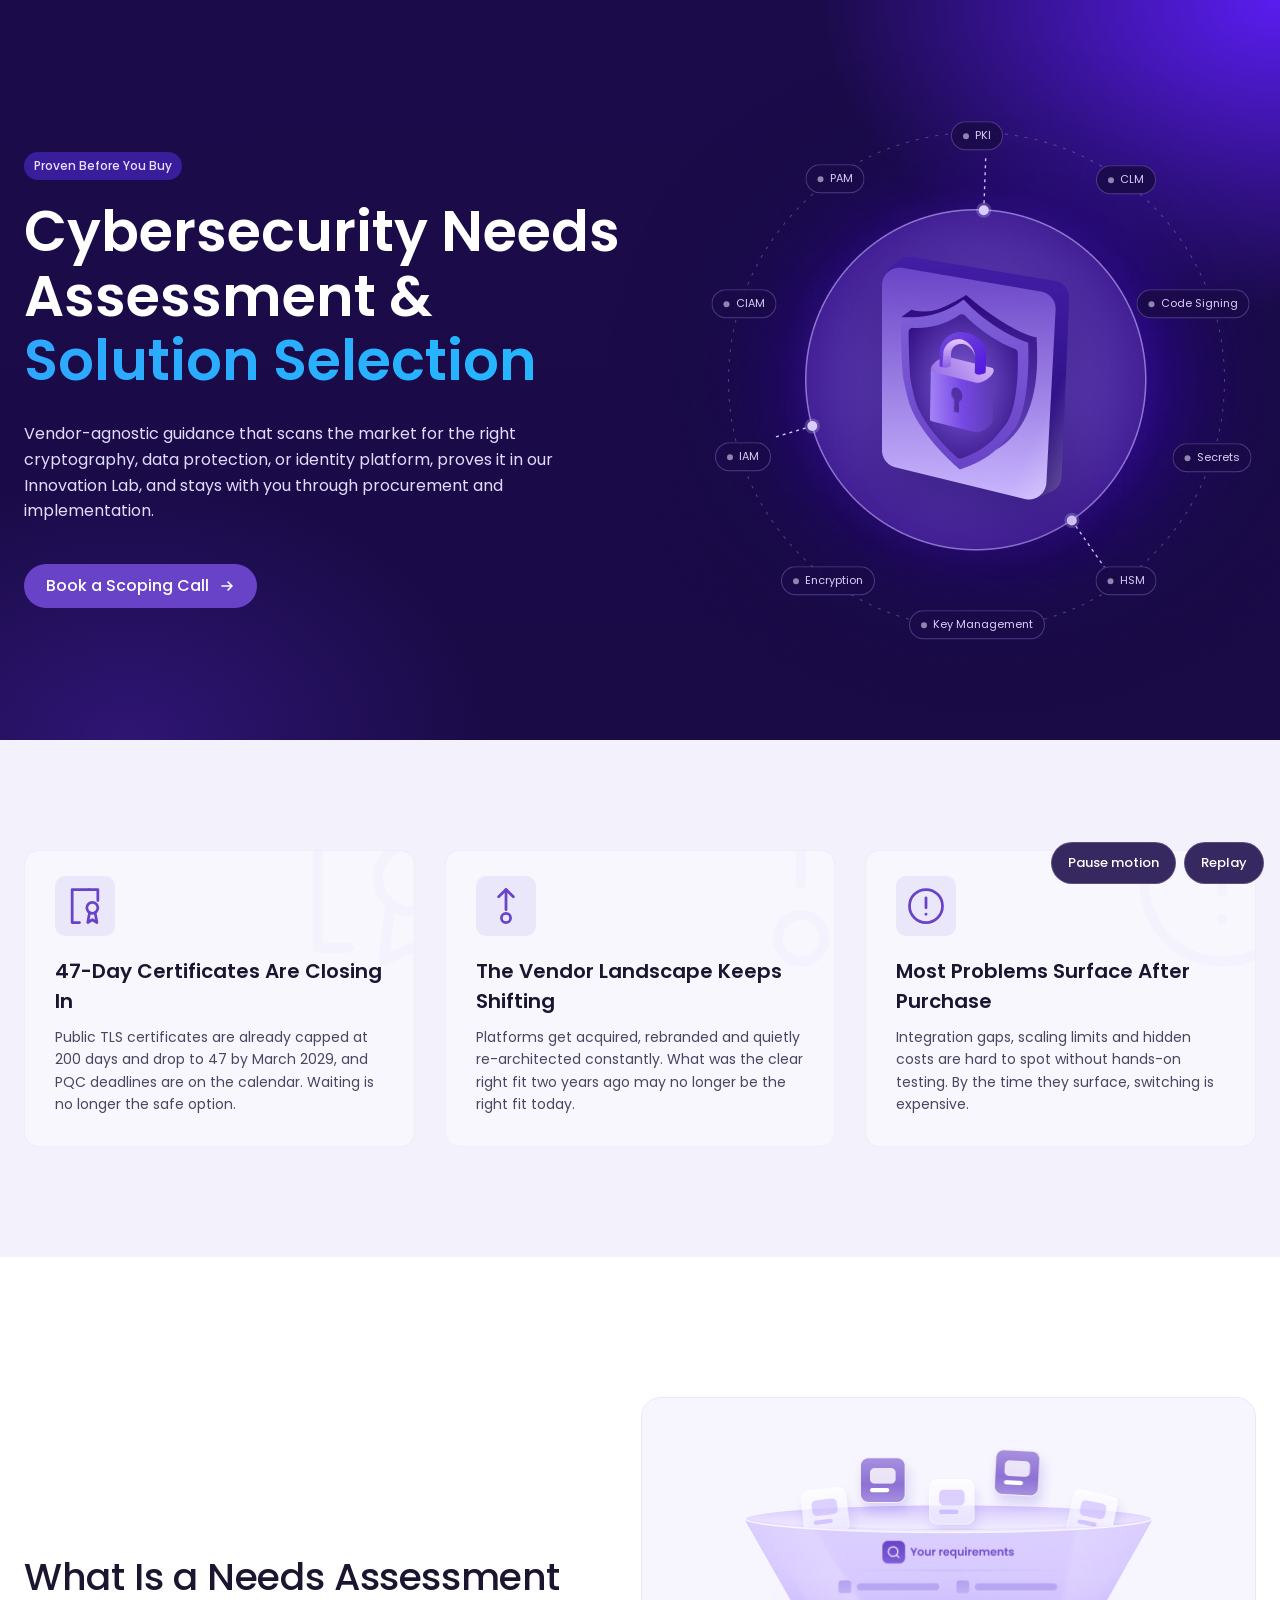
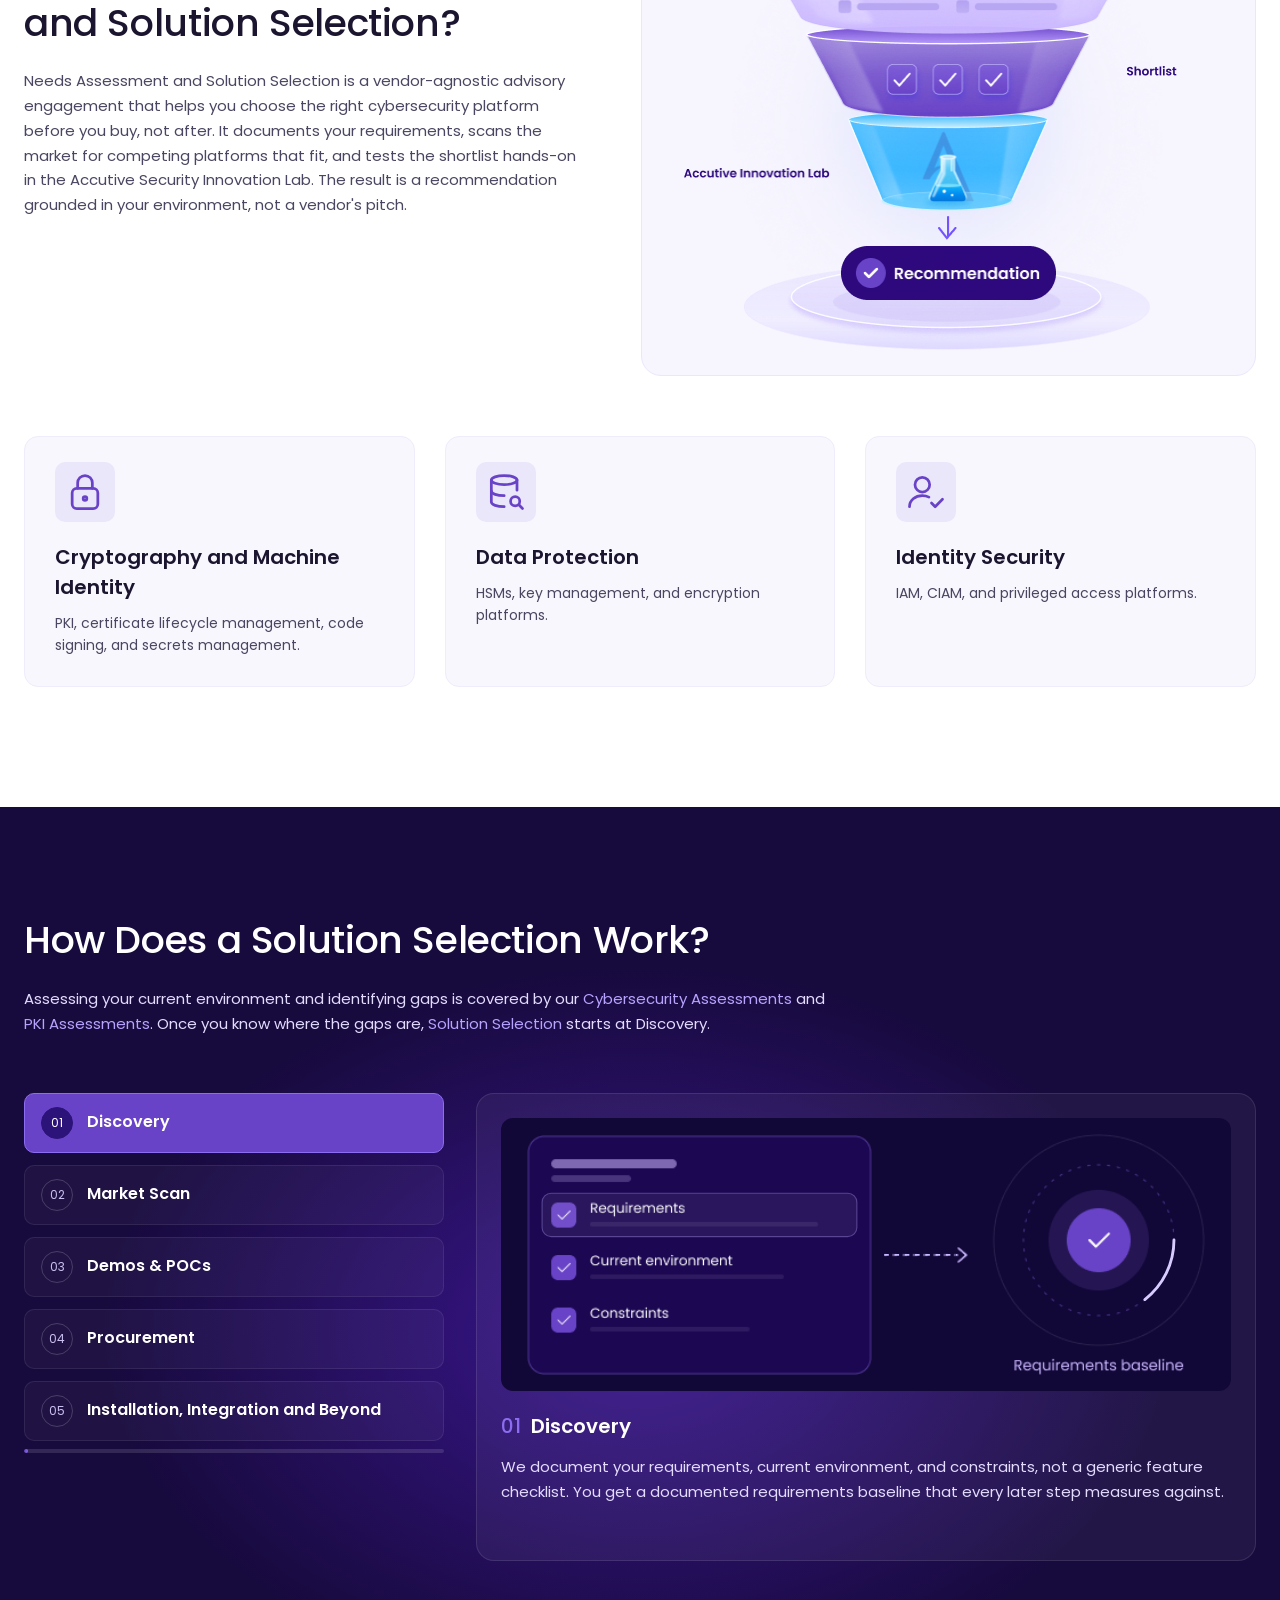
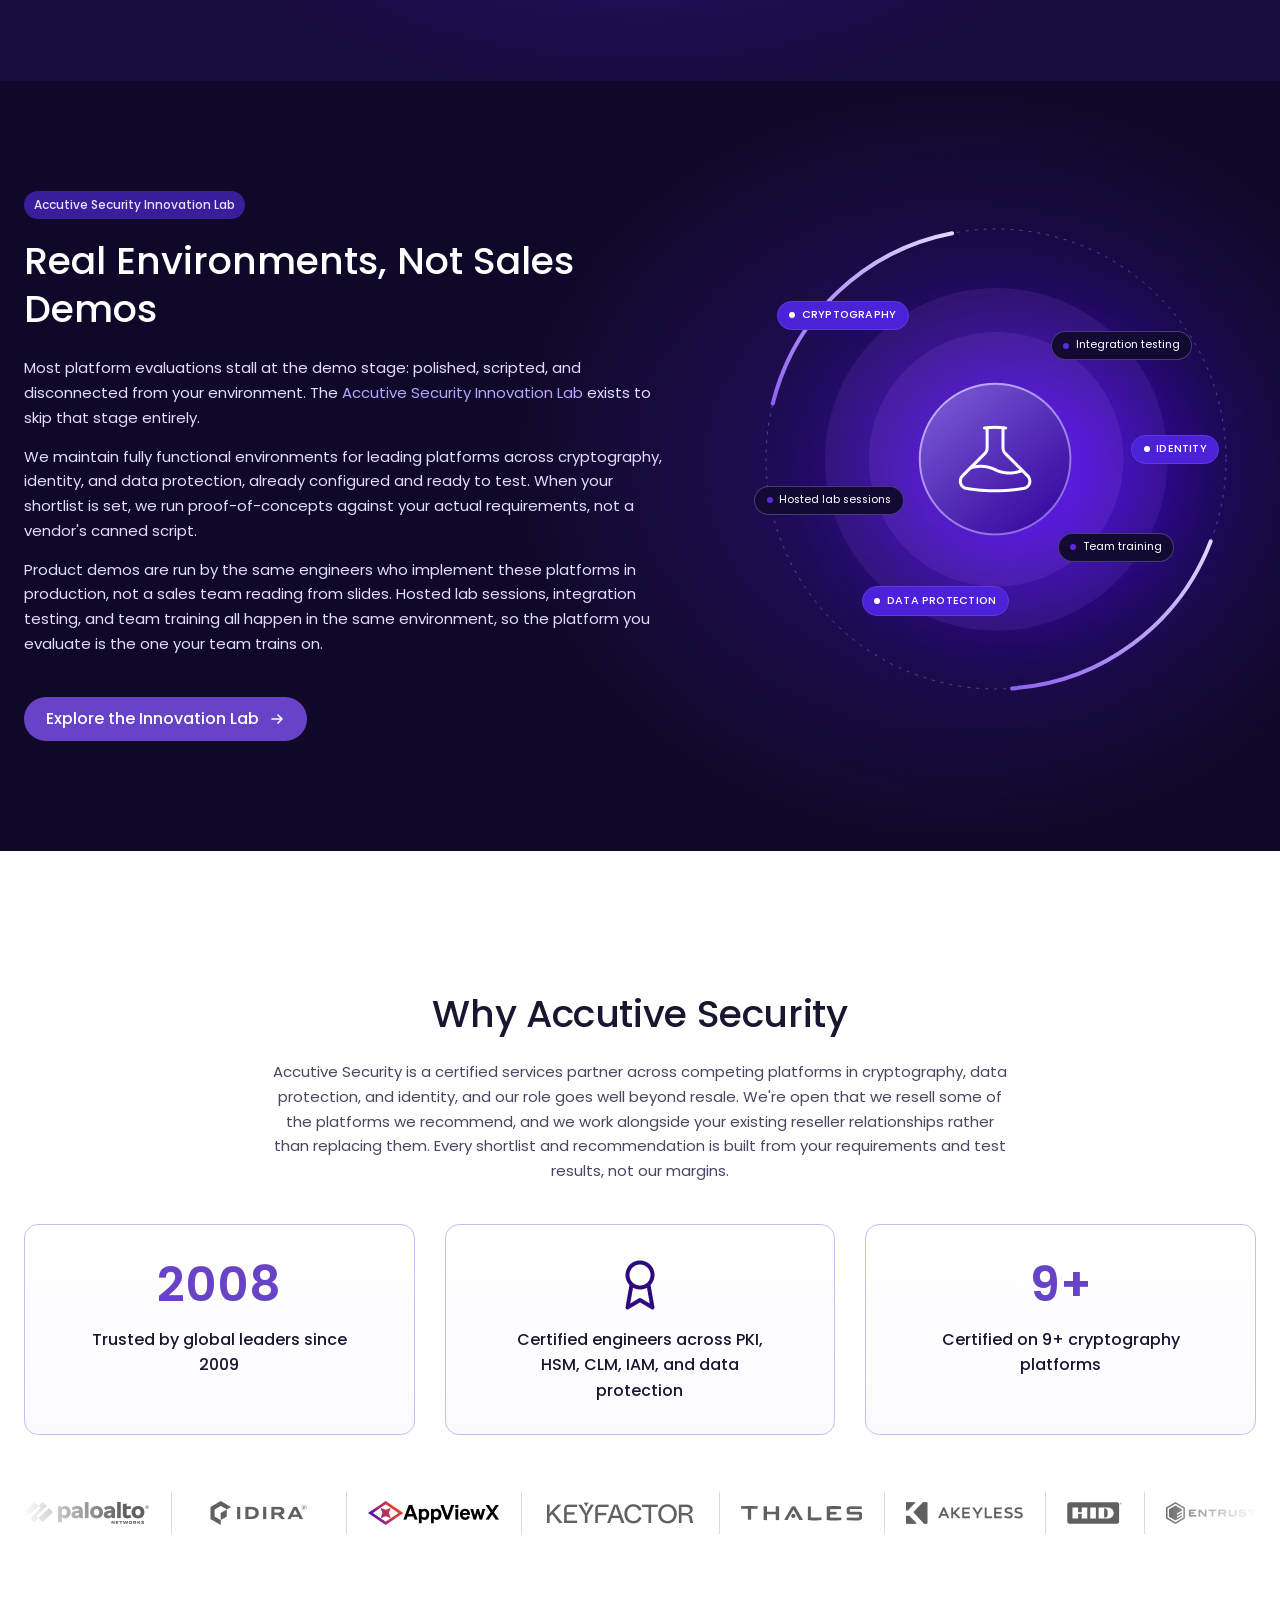
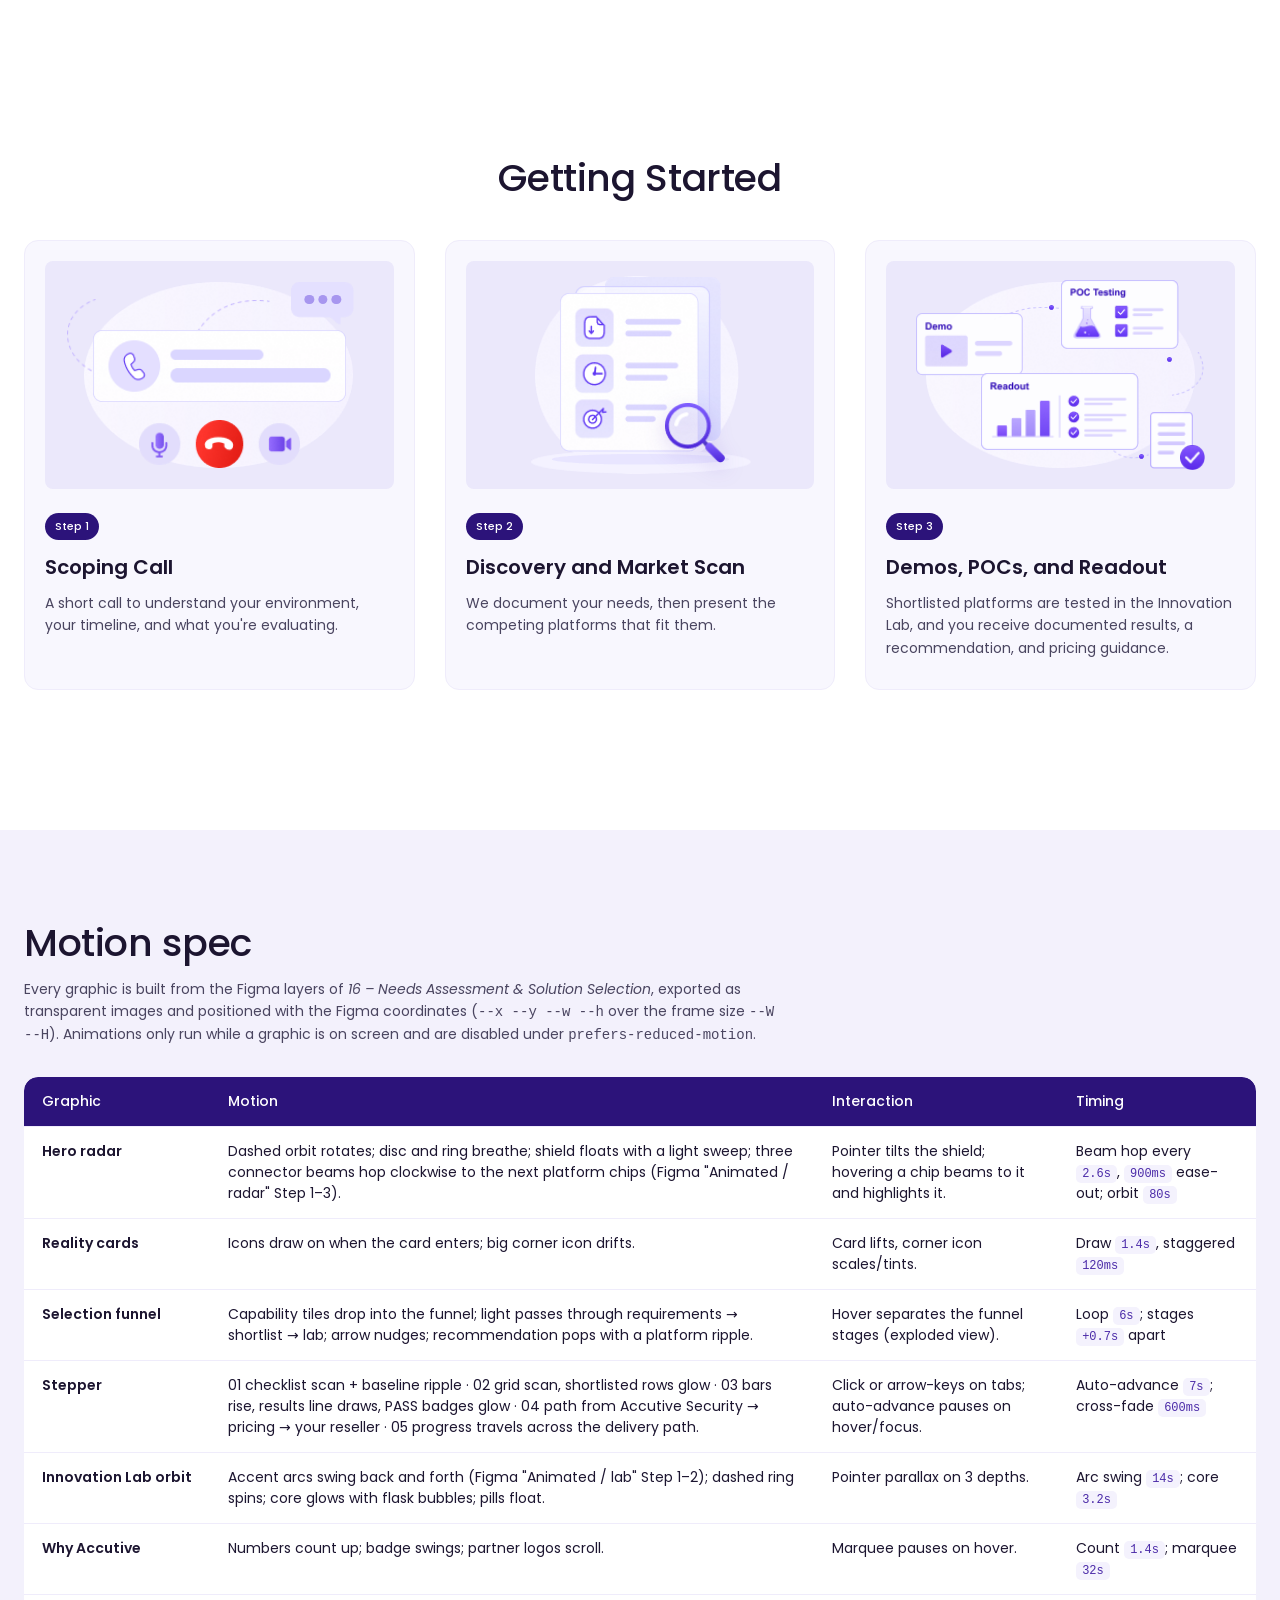
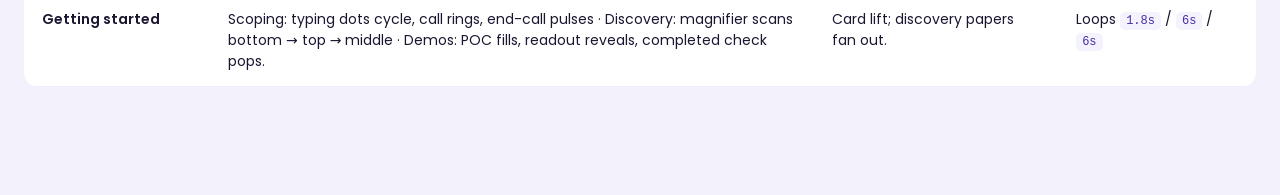
==== accutive-needs-assessment-interactions/index.html @ aa5c1f96 "Add Needs Assessment page with interactive graphics from Figma layers Single self-contained HTML (la" ====
<!doctype html>
<html lang="en">
<head>
<meta charset="utf-8">
<meta name="viewport" content="width=device-width, initial-scale=1">
<title>Needs Assessment Interactions</title>
<meta name="description" content="Accutive Security – Cybersecurity Needs Assessment &amp; Solution Selection page with interactive, animated graphics built from the Figma layers.">
<link rel="preconnect" href="https://fonts.googleapis.com">
<link rel="preconnect" href="https://fonts.gstatic.com" crossorigin>
<link href="https://fonts.googleapis.com/css2?family=Poppins:wght@400;500;600;700&display=swap" rel="stylesheet">
<style>
/* Figma layers exported as transparent PNG/WebP, referenced once as custom properties */
:root{
  --a-4272-457:url([data-uri]);
  --a-4272-599:url([data-uri]);
  --a-4272-752:url([data-uri]);
  --a-4272-861:url([data-uri]);
  --a-4272-952:url([data-uri]);
  --a-4315-1870:url([data-uri]);
  --a-4315-1871:url([data-uri]);
  --a-4315-1872:url([data-uri]);
  --a-4315-1873:url([data-uri]);
  --a-4315-1875:url([data-uri]);
  --a-4315-1876:url([data-uri]);
  --a-4315-1943:url([data-uri]);
  --a-4315-1952:url([data-uri]);
  --a-4315-1964:url([data-uri]);
  --a-4315-1976:url([data-uri]);
  --a-4315-1977:url([data-uri]);
  --a-4315-1993:url([data-uri]);
  --a-4315-2006:url([data-uri]);
  --a-4315-2029:url([data-uri]);
  --a-4315-2046:url([data-uri]);
  --a-4315-2047:url([data-uri]);
  --a-4315-2048:url([data-uri]);
  --a-4315-2053:url([data-uri]);
  --a-4315-2058:url([data-uri]);
  --a-4315-2059:url([data-uri]);
  --a-4315-2060:url([data-uri]);
  --a-4315-2061:url([data-uri]);
  --a-4315-2066:url([data-uri]);
  --a-4315-2067:url([data-uri]);
  --a-4315-2068:url([data-uri]);
  --a-4315-2069:url([data-uri]);
  --a-4315-2109:url([data-uri]);
  --a-4315-2113:url([data-uri]);
  --a-4315-2114:url([data-uri]);
  --a-4315-2115:url([data-uri]);
  --a-4315-2180:url([data-uri]);
  --a-4315-2228:url([data-uri]);
  --a-4315-2519:url([data-uri]);
  --a-4315-2520:url([data-uri]);
  --a-4315-2521:url([data-uri]);
  --a-4315-2522:url([data-uri]);
  --a-4315-2527:url([data-uri]);
  --a-4315-2539:url([data-uri]);
  --a-4315-2553:url([data-uri]);
  --a-4315-2554:url([data-uri]);
  --a-4315-2555:url([data-uri]);
  --a-4315-2556:url([data-uri]);
  --a-4315-2557:url([data-uri]);
  --a-4315-2558:url([data-uri]);
  --a-4315-2587:url([data-uri]);
  --a-4315-2600:url([data-uri]);
  --a-4315-2602:url([data-uri]);
  --a-4315-2603:url([data-uri]);
  --a-4315-2604:url([data-uri]);
  --a-4315-2605:url([data-uri]);
  --a-4315-2610:url([data-uri]);
  --a-4315-2613:url([data-uri]);
  --a-4315-2635:url([data-uri]);
  --a-4315-2642:url([data-uri]);
  --a-4315-2643:url([data-uri]);
  --a-4319-1481:url([data-uri]);
  --a-4319-1511:url([data-uri]);
}
:root{
  --ink:#1c1530; --ink-2:#4a4560; --violet:#6943c7; --violet-2:#8b6cf0; --lav:#f4f2fd; --lav-2:#ebe7fb;
  --line:#e2ddf7; --navy:#160a3d; --navy-2:#1e0f52; --sky:#2ea8ff; --ok:#33d39b;
  --ease:cubic-bezier(.22,.8,.24,1);
}
*{box-sizing:border-box}
html{scroll-behavior:smooth}
body{margin:0;font-family:Poppins,system-ui,-apple-system,Segoe UI,Roboto,sans-serif;color:var(--ink);background:#fff;-webkit-font-smoothing:antialiased;overflow-x:hidden}
h1,h2,h3,p{margin:0}
a{color:inherit}
.wrap{width:min(1232px,100% - 32px);margin-inline:auto}
.eyebrow{display:inline-block;font-size:12px;font-weight:500;padding:5px 10px;border-radius:999px;background:#3a1d9a;color:#e8e1ff}
.btn{display:inline-flex;align-items:center;gap:10px;padding:14px 22px;border-radius:999px;background:var(--violet);color:#fff;font:500 16px/1 Poppins,sans-serif;text-decoration:none;border:0;cursor:pointer;position:relative;overflow:hidden;transition:transform .3s var(--ease),box-shadow .3s}
.btn::after{content:"";position:absolute;inset:0;background:linear-gradient(110deg,transparent 30%,rgba(255,255,255,.35) 50%,transparent 70%);translate:-120% 0;transition:translate .7s var(--ease)}
.btn:hover{transform:translateY(-2px);box-shadow:0 12px 30px -10px rgba(105,67,199,.8)}
.btn:hover::after{translate:120% 0}
.btn svg{transition:transform .3s var(--ease)}
.btn:hover svg{transform:translateX(4px)}

/* ---------- generic layer stage ---------- */
.stage{position:relative;width:100%;container-type:inline-size}
.stage .L{position:absolute;display:block;left:calc(var(--x) / var(--W) * 100%);top:calc(var(--y) / var(--H) * 100%);width:calc(var(--w) / var(--W) * 100%);height:calc(var(--h) / var(--H) * 100%);background-size:100% 100%;background-repeat:no-repeat}
.stage svg.ov{position:absolute;inset:0;width:100%;height:100%;overflow:visible;pointer-events:none}
.paused *, .paused *::before, .paused *::after{animation-play-state:paused!important}

/* ---------- 1 · hero ---------- */
.hero{position:relative;background:radial-gradient(60% 70% at 100% 0%,#5a1df0 0%,rgba(90,29,240,0) 60%),radial-gradient(40% 50% at 10% 100%,rgba(84,40,200,.35),transparent 70%),linear-gradient(180deg,#1b0b4a,#1a0b47);color:#fff;overflow:hidden}
.hero .wrap{display:grid;grid-template-columns:1fr minmax(0,560px);gap:40px;align-items:center;padding:110px 0 90px}
.hero h1{font-size:clamp(34px,4.4vw,56px);line-height:1.15;font-weight:600;margin:20px 0 28px}
.hero h1 span{background:linear-gradient(90deg,#2ea8ff,#25b6ff);-webkit-background-clip:text;background-clip:text;color:transparent}
.hero p{color:#e2dcff;font-size:16px;line-height:1.6;max-width:600px;margin-bottom:40px}
.hero-copy > *{opacity:0;translate:0 18px;animation:rise .9s var(--ease) forwards}
.hero-copy > :nth-child(2){animation-delay:.08s}.hero-copy > :nth-child(3){animation-delay:.16s}.hero-copy > :nth-child(4){animation-delay:.24s}
@keyframes rise{to{opacity:1;translate:0 0}}

#radar{--W:560;--H:540;aspect-ratio:560/540}
#radar .glow{animation:breathe 5s ease-in-out infinite}
#radar .soft{animation:breathe 5s ease-in-out infinite -2.5s}
#radar .orbit{animation:spin 80s linear infinite}
#radar .ring{animation:ringPulse 4s ease-in-out infinite}
#radar .disc{animation:discPulse 4s ease-in-out infinite}
#radar .tilt{position:absolute;inset:0;transition:transform .6s var(--ease);transform-style:preserve-3d}
#radar .shield{animation:float 6s ease-in-out infinite;filter:drop-shadow(0 20px 30px rgba(20,0,80,.45))}
#radar .shine{-webkit-mask:var(--a-4315-1876) center/100% 100% no-repeat;mask:var(--a-4315-1876) center/100% 100% no-repeat;background:linear-gradient(115deg,transparent 35%,rgba(255,255,255,.45) 48%,transparent 60%) 0 0/300% 100% no-repeat;animation:float 6s ease-in-out infinite,shine 6s ease-in-out infinite;mix-blend-mode:screen}
@keyframes spin{to{rotate:360deg}}
@keyframes breathe{0%,100%{opacity:.75;scale:1}50%{opacity:1;scale:1.06}}
@keyframes ringPulse{0%,100%{scale:1;opacity:.9}50%{scale:1.05;opacity:.6}}
@keyframes discPulse{0%,100%{scale:1}50%{scale:1.015}}
@keyframes float{0%,100%{translate:0 0}50%{translate:0 -10px}}
@keyframes shine{0%,55%{background-position:100% 0}85%,100%{background-position:0% 0}}

.chip{position:absolute;left:calc(var(--cx) / 560 * 100%);top:calc(var(--cy) / 540 * 100%);translate:-50% -50%;display:flex;align-items:center;gap:.55em;white-space:nowrap;font-size:max(1.96cqw,8px);line-height:1;padding:.75em 1em;border-radius:999px;color:#d8d0f5;background:rgba(27,11,74,.9);border:1px solid rgba(169,148,237,.35);cursor:pointer;transition:background .5s var(--ease),border-color .5s,color .5s,box-shadow .5s,scale .35s var(--ease);user-select:none}
.chip i{width:.55em;height:.55em;border-radius:50%;background:#8f86ad;transition:background .5s,box-shadow .5s}
.chip.on{background:#6943c7;border-color:#8c6cf0;color:#fff;box-shadow:0 0 0 4px rgba(105,67,199,.18),0 6px 20px -6px rgba(105,67,199,.9)}
.chip.on i{background:#33e3a6;box-shadow:0 0 0 3px rgba(51,227,166,.2)}
.chip:hover,.chip:focus-visible{scale:1.08;outline:none}
.chip{opacity:0;animation:chipIn .6s var(--ease) forwards;animation-delay:calc(.4s + var(--i) * .07s)}
@keyframes chipIn{from{opacity:0;scale:.6}to{opacity:1;scale:1}}
#radar .beam{stroke:#cbbdff;stroke-width:1.4;stroke-dasharray:3 4;fill:none;animation:dash 1.2s linear infinite}
#radar .beam-dot{fill:#d9cdff}
#radar .beam-halo{fill:rgba(217,205,255,.25)}
@keyframes dash{to{stroke-dashoffset:-14}}

/* ---------- 2 · three realities ---------- */
.real{background:#f3f1fc;padding:110px 0}
.grid3{display:grid;grid-template-columns:repeat(3,1fr);gap:30px}
.rcard{position:relative;overflow:hidden;background:#f8f7fe;border:1px solid #efecfb;border-radius:14px;padding:25px 30px 30px;transition:transform .5s var(--ease),box-shadow .5s,background .5s}
.rcard:hover{transform:translateY(-6px);box-shadow:0 24px 50px -28px rgba(70,40,160,.45);background:#fff}
.rcard .big{position:absolute;right:0;top:0;width:126px;height:126px;background-size:100% 100%;opacity:.85;transform-origin:100% 0;transition:transform .8s var(--ease),filter .8s;animation:bob 7s ease-in-out infinite;filter:brightness(.97)}
.rcard:nth-child(2) .big{animation-delay:-2.3s}.rcard:nth-child(3) .big{animation-delay:-4.6s}
.rcard:hover .big{transform:scale(1.18) rotate(-6deg);filter:brightness(.9) saturate(2) hue-rotate(10deg)}
@keyframes bob{0%,100%{translate:0 0}50%{translate:-4px 6px}}
.ico{width:60px;height:60px;border-radius:10px;background:var(--lav-2);display:grid;place-items:center;margin-bottom:20px;transition:transform .5s var(--ease),background .5s}
.ico svg{width:44px;height:44px;fill:none;stroke:var(--violet);stroke-width:1.5;stroke-linecap:round;stroke-linejoin:round}
.ico svg *{stroke-dasharray:var(--len,120);stroke-dashoffset:var(--len,120)}
.in .ico svg *{animation:draw 1.4s var(--ease) forwards;animation-delay:calc(.15s + var(--d,0) * .12s)}
@keyframes draw{to{stroke-dashoffset:0}}
.rcard:hover .ico,.ccard:hover .ico{transform:rotate(-6deg) scale(1.06);background:#e0d8fb}
.rcard h3,.ccard h3{font-size:20px;line-height:1.5;font-weight:600;margin-bottom:10px}
.rcard p,.ccard p{font-size:14px;line-height:1.6;color:var(--ink-2)}
.reveal{opacity:0;translate:0 30px;transition:opacity .9s var(--ease),translate .9s var(--ease)}
.reveal.in{opacity:1;translate:0 0}
.grid3 > .reveal:nth-child(2){transition-delay:.1s}.grid3 > .reveal:nth-child(3){transition-delay:.2s}

/* ---------- 3 · what is it (funnel) ---------- */
.what{padding:140px 0 120px}
.what .top{display:grid;grid-template-columns:minmax(0,557px) minmax(0,615px);justify-content:space-between;gap:40px;align-items:center;margin-bottom:60px}
.what h2,.sec-h{font-size:clamp(28px,3vw,38px);line-height:1.2;font-weight:500;letter-spacing:-.01em;margin-bottom:24px}
.what .top p{font-size:15px;line-height:1.65;color:var(--ink-2)}
.fcard{background:#f7f5fe;border:1px solid #ebe7fb;border-radius:20px;overflow:hidden}
#funnel{--W:615;--H:579;aspect-ratio:615/579;cursor:pointer}
#funnel .L{transition:translate .7s var(--ease)}
#funnel:hover .req{translate:0 -10px}
#funnel:hover .val{translate:0 -2px}
#funnel:hover .lab{translate:0 8px}
#funnel:hover .mouth{translate:0 -14px}
#funnel .glow{animation:breathe 6s ease-in-out infinite}
#funnel .t1{animation:drop1 6s var(--ease) infinite}
#funnel .t2{animation:drop1 6s var(--ease) infinite 3s}
@keyframes drop1{0%,8%{translate:0 0;opacity:1;scale:1}26%{translate:0 70%;opacity:0;scale:.6}27%{translate:0 -90%;opacity:0;scale:1}45%,100%{translate:0 0;opacity:1;scale:1}}
#funnel .mouth{animation:mouth 3s ease-in-out infinite}
@keyframes mouth{0%,100%{background-position:0 0}50%{background-position:0 -2px}}
#funnel .sweep{background:linear-gradient(180deg,transparent 35%,rgba(255,255,255,.75) 50%,transparent 65%) 0 0/100% 300% no-repeat;-webkit-mask-size:100% 100%;mask-size:100% 100%;-webkit-mask-repeat:no-repeat;mask-repeat:no-repeat;animation:sweep 6s linear infinite;mix-blend-mode:soft-light;pointer-events:none}
#funnel .sweep.s-req{-webkit-mask-image:var(--a-4315-2006);mask-image:var(--a-4315-2006);animation-delay:.6s}
#funnel .sweep.s-val{-webkit-mask-image:var(--a-4315-1993);mask-image:var(--a-4315-1993);animation-delay:1.3s;mix-blend-mode:screen}
#funnel .sweep.s-lab{-webkit-mask-image:var(--a-4315-1977);mask-image:var(--a-4315-1977);animation-delay:2s;mix-blend-mode:screen}
@keyframes sweep{0%{background-position:0 100%}18%,100%{background-position:0 0}}
#funnel .arrow{animation:arrow 6s var(--ease) infinite}
@keyframes arrow{0%,40%,60%,100%{translate:0 0}48%{translate:0 70%}}
#funnel .stem{transform-origin:50% 0;animation:stem 6s var(--ease) infinite}
@keyframes stem{0%,40%,60%,100%{scale:1 1}48%{scale:1 1.4}}
#funnel .pill{animation:pill 6s var(--ease) infinite}
@keyframes pill{0%,48%,70%,100%{scale:1;filter:none}56%{scale:1.06;filter:drop-shadow(0 8px 18px rgba(105,67,199,.55))}}
#funnel .p1{animation:plat 6s ease-out infinite}
@keyframes plat{0%,50%{opacity:1;scale:1}62%{opacity:.85;scale:1.04}100%{opacity:1;scale:1}}
#funnel .ripple{position:absolute;left:calc(102.7/615*100%);top:calc(468/579*100%);width:calc(407/615*100%);height:calc(86/579*100%);border-radius:50%;border:2px solid rgba(139,108,240,.6);opacity:0;animation:ripple 6s ease-out infinite;pointer-events:none}
@keyframes ripple{0%,52%{opacity:0;scale:.6}58%{opacity:1}90%,100%{opacity:0;scale:1.25}}
#funnel .lbl{animation:lbl 4s ease-in-out infinite}
#funnel .lbl.r{animation-delay:-2s}
@keyframes lbl{0%,100%{translate:0 0}50%{translate:0 -3px}}
#funnel .darr{-webkit-mask:linear-gradient(90deg,#000 0 0) 0 0/0% 100% no-repeat;mask:linear-gradient(90deg,#000 0 0) 0 0/0% 100% no-repeat;animation:wipe 3s ease-in-out infinite}
#funnel .darr.l{-webkit-mask-position:100% 0;mask-position:100% 0}
@keyframes wipe{0%{-webkit-mask-size:0% 100%;mask-size:0% 100%}45%,85%{-webkit-mask-size:100% 100%;mask-size:100% 100%;opacity:1}100%{-webkit-mask-size:100% 100%;mask-size:100% 100%;opacity:0}}
.ccard{background:#f8f7fe;border:1px solid #efecfb;border-radius:14px;padding:25px 30px 30px;transition:transform .5s var(--ease),box-shadow .5s,background .5s}
.ccard:hover{transform:translateY(-6px);box-shadow:0 24px 50px -28px rgba(70,40,160,.45);background:#fff}

/* ---------- 4 · stepper ---------- */
.how{background:radial-gradient(60% 60% at 50% 60%,#3b1690 0%,rgba(59,22,144,0) 70%),#170a3d;color:#fff;padding:110px 0 120px}
.how .lead{color:#e3dcff;font-size:15px;line-height:1.65;max-width:820px;margin-bottom:56px}
.how .lead a{color:#b8a3ff;text-decoration:none}
.how .lead a:hover{text-decoration:underline}
.stepper{display:grid;grid-template-columns:minmax(0,420px) minmax(0,1fr);gap:32px;align-items:start}
.stepper > *{min-width:0}
.tabs{display:flex;flex-direction:column;gap:12px}
.tab{display:flex;align-items:center;gap:14px;width:100%;text-align:left;padding:13px 16px;border-radius:10px;border:1px solid rgba(255,255,255,.08);background:rgba(255,255,255,.04);color:#fff;font:600 16px/1.3 Poppins,sans-serif;cursor:pointer;transition:background .4s var(--ease),border-color .4s,translate .4s var(--ease)}
.tab:hover{background:rgba(255,255,255,.08);translate:4px 0}
.tab .n{flex:none;width:32px;height:32px;border-radius:50%;display:grid;place-items:center;font:400 12px Poppins,sans-serif;color:#c9bff0;border:1px solid rgba(255,255,255,.18);transition:background .4s,color .4s,border-color .4s}
.tab[aria-selected="true"]{background:#6943c7;border-color:#8c6cf0;translate:0 0}
.tab[aria-selected="true"] .n{background:#2c137a;border-color:#2c137a;color:#fff}
.tab:focus-visible{outline:2px solid #b8a3ff;outline-offset:2px}
.bar{height:4px;border-radius:4px;background:rgba(255,255,255,.12);overflow:hidden;margin-top:8px}
.bar i{display:block;height:100%;width:calc(var(--p,0) * 100%);background:linear-gradient(90deg,#6943c7,#8c6cf0);border-radius:4px}
.panel{background:rgba(255,255,255,.05);border:1px solid rgba(255,255,255,.1);border-radius:18px;padding:24px 24px 30px}
.illo{position:relative;background:#120838;border-radius:12px;overflow:hidden}
.illo .stage{--W:640;--H:240;aspect-ratio:640/240}
.scene{position:absolute;inset:0;opacity:0;visibility:hidden;transition:opacity .6s var(--ease),visibility .6s,scale .6s var(--ease);scale:.98}
.scene.on{opacity:1;visibility:visible;scale:1}
.scene .L{left:0;top:0;width:100%;height:100%}
.panel h3{display:flex;gap:10px;align-items:baseline;font-size:20px;font-weight:600;margin:20px 0 14px}
.panel h3 b{font-weight:500;color:#8c6cf0}
.panel .txt{font-size:15px;line-height:1.65;color:#e3dcff;min-height:5em}
.txt-anim{animation:txtIn .6s var(--ease)}
@keyframes txtIn{from{opacity:0;translate:0 8px}}
/* step overlays: every animation restarts when the scene becomes .on */
.ov .a-hl{fill:rgba(255,255,255,.06);stroke:rgba(184,163,255,.35)}
.ov .pop{fill:none;stroke:#b8a3ff;stroke-width:2;opacity:0;transform-box:fill-box;transform-origin:center}
.ov .flow{fill:none;stroke:#c9b8ff;stroke-width:1.6;stroke-dasharray:4 5}
.on .ov .flow{animation:dash 1s linear infinite}
.ov .dot{fill:#e5dcff}
.ov .halo{fill:rgba(185,160,255,.35)}
.s1 .a-hl{animation:none}
.on.s1 .a-hl{animation:rowScan 4.5s var(--ease) infinite}
@keyframes rowScan{0%,20%{translate:0 0}33%,53%{translate:0 46px}66%,86%{translate:0 92px}100%{translate:0 0}}
.on .pop{animation:pop 4.5s ease-out infinite;animation-delay:calc(var(--d) * 1.5s)}
@keyframes pop{0%{opacity:0;scale:.6}6%{opacity:1}22%,100%{opacity:0;scale:1.9}}
.s1 .comet{fill:none;stroke:#d8ccff;stroke-width:2.5;stroke-linecap:round;stroke-dasharray:60 400;transform-origin:524px 107px}
.on.s1 .comet{animation:spin 4s linear infinite}
.s1 .rip{fill:none;stroke:#a68bff;stroke-width:1.5;opacity:0;transform-origin:524px 107px}
.on.s1 .rip{animation:rip 3s ease-out infinite}
.on.s1 .rip.b{animation-delay:1.5s}
@keyframes rip{0%{opacity:.9;scale:.7}100%{opacity:0;scale:2.2}}
.s2 .scan{fill:rgba(167,139,250,.12);stroke:#c4b0ff;stroke-width:2;opacity:0}
.on.s2 .scan{animation:scanHop 4.8s steps(1) infinite}
@keyframes scanHop{0%{opacity:1;translate:0 0}8%{translate:84px 0}16%{translate:168px 0}24%{translate:252px 0}32%{translate:0 84px}40%{translate:84px 84px}48%{translate:168px 84px}56%{translate:252px 84px}64%,100%{opacity:0;translate:252px 84px}}
.s2 .row{fill:none;stroke:#c9b8ff;stroke-width:2;opacity:0}
.on.s2 .row{animation:rowGlow 4.8s ease-out infinite;animation-delay:calc(2.9s + var(--d) * .35s)}
@keyframes rowGlow{0%{opacity:0}8%{opacity:1}30%,100%{opacity:0}}
.s2 .ok{fill:none;stroke:#46e3ac;stroke-width:2;opacity:0;transform-box:fill-box;transform-origin:center}
.on.s2 .ok{animation:okPop 4.8s ease-out infinite;animation-delay:var(--t)}
@keyframes okPop{0%{opacity:1;scale:.8}20%,100%{opacity:0;scale:2.2}}
.s3 .line{fill:none;stroke:#d9ccff;stroke-width:2.5;stroke-linecap:round;stroke-linejoin:round;stroke-dasharray:240;stroke-dashoffset:240}
.on.s3 .line{animation:lineDraw 4.5s var(--ease) infinite}
@keyframes lineDraw{0%{stroke-dashoffset:240}45%,85%{stroke-dashoffset:0;opacity:1}100%{stroke-dashoffset:0;opacity:0}}
.s3 .pass{fill:rgba(70,227,172,.18);stroke:#46e3ac;stroke-width:1.2;opacity:0}
.on.s3 .pass{animation:rowGlow 4.5s ease-out infinite;animation-delay:calc(var(--d) * .45s)}
.s3 .bars rect{fill:url(#barGlow);transform-box:fill-box;transform-origin:50% 100%;scale:1 0}
.on.s3 .bars rect{animation:barUp 4.5s var(--ease) infinite;animation-delay:calc(var(--d) * .12s)}
@keyframes barUp{0%{scale:1 0;opacity:.9}30%{scale:1 1;opacity:.9}60%,100%{scale:1 1;opacity:0}}
.s4 .coin{fill:none;stroke:#b79cff;stroke-width:2;opacity:0;transform-origin:320px 83px}
.on.s4 .coin{animation:coin 4.4s ease-out infinite 1.3s}
@keyframes coin{0%{opacity:1;scale:1}30%,100%{opacity:0;scale:1.9}}
.s4 .pillHl{fill:none;stroke:#c9b8ff;stroke-width:2;opacity:0}
.on.s4 .pillHl.a{animation:rowGlow 4.4s ease-out infinite}
.on.s4 .pillHl.b{animation:rowGlow 4.4s ease-out infinite 2.9s}
.s4 .shim{fill:url(#shim)}
.s5 .prog{fill:none;stroke:url(#progGrad);stroke-width:3;stroke-linecap:round;stroke-dasharray:620;stroke-dashoffset:620}
.on.s5 .prog{animation:lineDraw 5s var(--ease) infinite}
.s5 .node{fill:none;stroke:#b79cff;stroke-width:2;opacity:0;transform-box:fill-box;transform-origin:center}
.on.s5 .node{animation:okPop 5s ease-out infinite;animation-delay:calc(var(--d) * .5s)}

/* ---------- 5 · innovation lab ---------- */
.labsec{background:radial-gradient(50% 70% at 75% 50%,rgba(76,31,200,.45),transparent 70%),#100828;color:#fff;padding:110px 0;overflow:hidden}
.labsec .wrap{display:grid;grid-template-columns:minmax(0,1fr) minmax(0,520px);gap:60px;align-items:center}
.labsec h2{font-size:clamp(28px,3vw,38px);font-weight:500;line-height:1.25;margin:18px 0 24px}
.labsec p{font-size:15px;line-height:1.65;color:#e3dcff;margin-bottom:14px}
.labsec p a{color:#b8a3ff;text-decoration:none}
.labsec .btn{margin-top:26px}
#lab{--W:520;--H:485;aspect-ratio:520/485}
#lab .glow{animation:breathe 6s ease-in-out infinite}
#lab .r1{animation:ringPulse 5s ease-in-out infinite;filter:brightness(1.35)}
#lab .r2{animation:ringPulse 5s ease-in-out infinite -1.2s;filter:brightness(1.5)}
#lab .core{animation:corePulse 3.2s ease-in-out infinite}
@keyframes corePulse{0%,100%{scale:1;filter:drop-shadow(0 0 0 rgba(139,108,240,0))}50%{scale:1.04;filter:drop-shadow(0 0 22px rgba(139,108,240,.8))}}
#lab .bubble{fill:#e6dcff;opacity:0;animation:bubbleUp 3.2s ease-in infinite}
#lab .bubble.b{animation-delay:1.1s}#lab .bubble.c{animation-delay:2.1s}
@keyframes bubbleUp{0%{opacity:0;translate:0 0}15%{opacity:.9}100%{opacity:0;translate:0 -34px}}
#lab .dring{fill:none;stroke:rgba(190,170,255,.35);stroke-width:1;stroke-dasharray:3 6;transform-origin:260px 236px;animation:spin 120s linear infinite reverse}
#lab .arcs{transform-origin:260px 236px;animation:arcSpin 14s var(--ease) infinite}
@keyframes arcSpin{0%{rotate:0deg}25%{rotate:-22deg}50%{rotate:-22deg}75%{rotate:20deg}100%{rotate:0deg}}
#lab .arc{fill:none;stroke:url(#arcGrad);stroke-width:4;stroke-linecap:round}
#lab .par{position:absolute;inset:0;transition:transform .9s var(--ease)}
.pillx{position:absolute;left:calc(var(--px) / 520 * 100%);top:calc(var(--py) / 485 * 100%);display:flex;align-items:center;gap:.6em;white-space:nowrap;font-size:max(2.1cqw,8px);line-height:1;padding:.75em 1.05em;border-radius:999px;color:#fff;background:#120a33;border:1px solid rgba(169,148,237,.35);animation:pillFloat 5s ease-in-out infinite;animation-delay:calc(var(--i) * -.9s);transition:background .4s,scale .35s var(--ease),box-shadow .4s;cursor:default}
.pillx i{width:.55em;height:.55em;border-radius:50%;background:#5b2be0}
.pillx.f{background:#4c22d8;border-color:#5f37e6;font-weight:500;letter-spacing:.02em}
.pillx.f i{background:#fff}
.pillx:hover{scale:1.08;background:#6943c7;box-shadow:0 10px 26px -8px rgba(105,67,199,.9)}
@keyframes pillFloat{0%,100%{translate:0 0}50%{translate:0 -6px}}

/* ---------- 6 · why accutive ---------- */
.why{padding:140px 0 110px;text-align:center}
.why .lead{max-width:740px;margin:0 auto 40px;font-size:15px;line-height:1.65;color:var(--ink-2)}
.stat{border:1.5px solid #c9bdf3;border-radius:14px;padding:30px;min-height:182px;display:flex;flex-direction:column;align-items:center;justify-content:flex-start;gap:12px;background:linear-gradient(180deg,#fff,#fbfaff);transition:transform .5s var(--ease),box-shadow .5s,border-color .5s}
.stat:hover{transform:translateY(-6px);border-color:#8c6cf0;box-shadow:0 24px 50px -28px rgba(70,40,160,.5)}
.stat .num{font-size:48px;line-height:60px;font-weight:600;color:var(--violet);font-variant-numeric:tabular-nums}
.stat .badge{width:60px;height:60px;background-size:100% 100%;transform-origin:50% 10%}
.stat:hover .badge,.in .stat .badge{animation:swing 1.6s var(--ease)}
@keyframes swing{20%{rotate:12deg}40%{rotate:-9deg}60%{rotate:5deg}80%{rotate:-2deg}100%{rotate:0}}
.stat p{font-size:16px;font-weight:500;line-height:1.6;max-width:260px}
.marquee{margin-top:56px;overflow:hidden;-webkit-mask:linear-gradient(90deg,transparent,#000 8%,#000 92%,transparent);mask:linear-gradient(90deg,transparent,#000 8%,#000 92%,transparent)}
.mtrack{display:flex;width:max-content;animation:marq 32s linear infinite}
.marquee:hover .mtrack{animation-play-state:paused}
.mrow{width:1232px;height:44px;margin-right:22px;background-size:100% 100%;filter:grayscale(.2);transition:filter .4s}
.marquee:hover .mrow{filter:none}
@keyframes marq{to{translate:calc(-50%) 0}}

/* ---------- 7 · getting started ---------- */
.gs{padding:110px 0 140px}
.gs .sec-h{text-align:center;margin-bottom:40px}
.gcard{background:#f8f7fe;border:1px solid #efecfb;border-radius:14px;padding:20px 20px 30px;transition:transform .5s var(--ease),box-shadow .5s,background .5s}
.gcard:hover{transform:translateY(-6px);box-shadow:0 24px 50px -28px rgba(70,40,160,.45);background:#fff}
.gill{background:#ebe8fb;border-radius:8px;overflow:hidden}
.gill .stage{--W:337;--H:220;aspect-ratio:337/220}
.gcard .tag{display:inline-block;margin:24px 0 12px;font-size:11px;font-weight:500;color:#fff;background:#2c137a;padding:5px 10px;border-radius:999px}
.gcard h3{font-size:20px;font-weight:600;margin-bottom:10px}
.gcard p{font-size:14px;line-height:1.6;color:var(--ink-2)}
/* scoping call */
.gs .typing-mask{position:absolute;left:calc(250/337*100%);top:calc(30/220*100%);width:calc(38/337*100%);height:calc(14/220*100%);background:#e4e0ff}
.gs .tdot{position:absolute;width:calc(9/337*100%);aspect-ratio:1;border-radius:50%;background:#a796ef;top:calc(32.5/220*100%);translate:-50% 0;animation:typing 1.8s ease-in-out infinite}
.gs .tdot:nth-of-type(2){animation-delay:.3s}.gs .tdot:nth-of-type(3){animation-delay:.6s}
@keyframes typing{0%,60%,100%{translate:-50% 0;background:#a796ef}25%{translate:-50% -45%;background:#5b33c9}}
.gs .ringw{position:absolute;border-radius:50%;border:2px solid;opacity:0;pointer-events:none}
.gs .end{left:calc(146/337*100%);top:calc(154/220*100%);width:calc(46/337*100%);aspect-ratio:1;border-color:rgba(240,60,60,.7);animation:rip 2.4s ease-out infinite}
.gs .end.b{animation-delay:1.2s}
.gs .ph{left:calc(60/337*100%);top:calc(77/220*100%);width:calc(50/337*100%);aspect-ratio:1;border-color:rgba(105,67,199,.55);animation:rip 2s ease-out infinite}
.gs .ph.b{animation-delay:.7s}
.gs .ctl{animation:ctl 2.4s var(--ease) infinite}
@keyframes ctl{0%,100%{scale:1}15%{scale:1.04}30%{scale:1}}
.gs .caller{animation:float 5s ease-in-out infinite;--fl:4px}
.gs .conn{animation:connFade 3s ease-in-out infinite}
.gs .conn.b{animation-delay:-1.5s}
@keyframes connFade{0%,100%{opacity:.45}50%{opacity:1}}
/* discovery */
.gs .mag{animation:magPath 6s var(--ease) infinite;filter:drop-shadow(0 6px 10px rgba(80,40,190,.25))}
@keyframes magPath{0%,12%{translate:0 0}33%,46%{translate:-125% -149%}66%,80%{translate:-39% -79%}100%{translate:0 0}}
.gs .paper2,.gs .paper3{transition:translate .6s var(--ease),rotate .6s var(--ease)}
.gcard:hover .paper3{translate:8px -4px;rotate:3deg}
.gcard:hover .paper2{translate:4px -2px;rotate:1.5deg}
.gs .chk{transition:translate .6s var(--ease)}
.gcard:hover .chk{translate:-4px 2px}
/* demos */
.gs .full{animation:fillIn 6s var(--ease) infinite}
.gs .full.poc{animation-delay:0s}
.gs .full.rd{animation-name:fillRd}
@keyframes fillIn{0%,14%{opacity:0;scale:.96}24%,88%{opacity:1;scale:1}96%,100%{opacity:0;scale:1}}
@keyframes fillRd{0%,28%{opacity:0;clip-path:inset(0 100% 0 0)}42%,88%{opacity:1;clip-path:inset(0 0 0 0)}96%,100%{opacity:0;clip-path:inset(0 0 0 0)}}
.gs .done{animation:donePop 6s var(--ease) infinite}
@keyframes donePop{0%,46%{scale:0;opacity:0}54%{scale:1.25;opacity:1}60%,88%{scale:1;opacity:1}96%,100%{scale:0;opacity:0}}
.gs .odot{animation:odot 2s ease-in-out infinite}
.gs .odot.b{animation-delay:.6s}.gs .odot.c{animation-delay:1.2s}
@keyframes odot{0%,100%{scale:1;opacity:.7}50%{scale:1.8;opacity:1}}
.gs .demo{animation:float 5s ease-in-out infinite}

/* ---------- motion spec ---------- */
.spec{background:#f3f1fc;padding:90px 0 110px}
.spec .sec-h{margin-bottom:12px}
.spec .note{color:var(--ink-2);font-size:14px;margin-bottom:30px;max-width:760px;line-height:1.6}
.tbl{width:100%;border-collapse:collapse;font-size:14px;background:#fff;border-radius:14px;overflow:hidden;box-shadow:0 1px 0 #ebe7fb}
.tbl th,.tbl td{text-align:left;padding:14px 18px;border-bottom:1px solid #efecfb;vertical-align:top;line-height:1.5}
.tbl th{background:#2c137a;color:#fff;font-weight:500}
.tbl td:first-child{font-weight:600;white-space:nowrap}
.tbl code{font-size:12px;background:var(--lav);padding:2px 6px;border-radius:5px;color:#4b2ba8}
.tscroll{overflow-x:auto;border-radius:14px}

/* ---------- floating controls ---------- */
.dock{position:fixed;right:16px;bottom:16px;z-index:20;display:flex;gap:8px}
.dock button{font:500 13px Poppins,sans-serif;color:#fff;background:rgba(28,12,74,.88);backdrop-filter:blur(8px);border:1px solid rgba(255,255,255,.18);border-radius:999px;padding:10px 16px;cursor:pointer;transition:background .3s}
.dock button:hover{background:#6943c7}

/* ---------- responsive ---------- */
@media (max-width:1100px){
  .what .top{grid-template-columns:1fr}
  .stepper{grid-template-columns:1fr}
  .tabs{flex-direction:row;overflow-x:auto;scrollbar-width:none;gap:8px;padding-bottom:4px}
  .tabs::-webkit-scrollbar{display:none}
  .tab{flex:none;width:auto;font-size:14px}
  .tab:hover{translate:0 0}
}
@media (max-width:960px){
  .hero .wrap,.labsec .wrap{grid-template-columns:1fr}
  .hero .wrap{padding:80px 0 60px}
  #radar,#lab{max-width:560px;margin-inline:auto}
  .grid3{grid-template-columns:1fr;gap:20px}
  .real,.what,.how,.labsec,.why,.gs{padding-block:80px}
}
@media (max-width:560px){
  .panel{padding:14px 14px 22px}
  .tab .lbl{display:none}
  .tab[aria-selected="true"] .lbl{display:inline}
  .stat .num{font-size:40px}
  .dock{left:16px;right:16px;justify-content:center}
}
@media (prefers-reduced-motion:reduce){
  *,*::before,*::after{animation-duration:.001s!important;animation-iteration-count:1!important;transition-duration:.001s!important}
  .mtrack{animation:none}
}
</style>
</head>
<body>

<!-- 1 · HERO -->
<section class="hero" id="top">
  <div class="wrap">
    <div class="hero-copy">
      <span class="eyebrow">Proven Before You Buy</span>
      <h1>Cybersecurity Needs Assessment &amp; <span>Solution Selection</span></h1>
      <p>Vendor-agnostic guidance that scans the market for the right cryptography, data protection, or identity platform, proves it in our Innovation Lab, and stays with you through procurement and implementation.</p>
      <a class="btn" href="#start">Book a Scoping Call <svg width="16" height="16" viewBox="0 0 16 16" fill="none" stroke="currentColor" stroke-width="1.6" stroke-linecap="round" stroke-linejoin="round"><path d="M3 8h10M9 4l4 4-4 4"/></svg></a>
    </div>
    <div class="stage anim" id="radar" aria-label="Solution selection radar: platforms orbit the protected core" role="img">
      <i class="L glow" style="--x:-126;--y:-98;--w:812;--h:736;background-image:var(--a-4315-1870)"></i>
      <i class="L soft" style="--x:80;--y:70;--w:400;--h:400;background-image:var(--a-4315-1871)"></i>
      <i class="L orbit" style="--x:31.5;--y:21.5;--w:497;--h:497;background-image:var(--a-4315-1872)"></i>
      <i class="L ring" style="--x:110;--y:100;--w:340;--h:340;background-image:var(--a-4315-1873)"></i>
      <i class="L disc" style="--x:109;--y:99;--w:342;--h:342;background-image:var(--a-4315-1875)"></i>
      <svg class="ov" viewBox="0 0 560 540" aria-hidden="true"><g id="beams"></g></svg>
      <div class="tilt" id="radarTilt">
        <i class="L shield" style="--x:186.12;--y:146;--w:188;--h:248;background-image:var(--a-4315-1876)"></i>
        <i class="L shine" style="--x:186.12;--y:146;--w:188;--h:248"></i>
      </div>
      <div id="chips"></div>
    </div>
  </div>
</section>

<!-- 2 · THREE REALITIES -->
<section class="real">
  <div class="wrap grid3">
    <article class="rcard reveal">
      <i class="big" style="background-image:var(--a-4315-1943)"></i>
      <div class="ico"><svg viewBox="0 0 24 24"><path style="--len:60" d="M14 3H5v18h4"/><path style="--len:30;--d:1" d="M19 9V3h-5"/><circle style="--len:20;--d:2" cx="16" cy="13" r="3"/><path style="--len:20;--d:3" d="M14.5 15.5 13.5 21l2.5-1.5 2.5 1.5-1-5.5"/></svg></div>
      <h3>47-Day Certificates Are Closing In</h3>
      <p>Public TLS certificates are already capped at 200 days and drop to 47 by March 2029, and PQC deadlines are on the calendar. Waiting is no longer the safe option.</p>
    </article>
    <article class="rcard reveal">
      <i class="big" style="background-image:var(--a-4315-1952)"></i>
      <div class="ico"><svg viewBox="0 0 24 24"><path style="--len:20" d="M12 14V3"/><path style="--len:14;--d:1" d="M8 7l4-4 4 4"/><circle style="--len:20;--d:2" cx="12" cy="18.5" r="2.5"/></svg></div>
      <h3>The Vendor Landscape Keeps Shifting</h3>
      <p>Platforms get acquired, rebranded and quietly re-architected constantly. What was the clear right fit two years ago may no longer be the right fit today.</p>
    </article>
    <article class="rcard reveal">
      <i class="big" style="background-image:var(--a-4315-1964)"></i>
      <div class="ico"><svg viewBox="0 0 24 24"><circle style="--len:60" cx="12" cy="12" r="9"/><path style="--len:10;--d:1" d="M12 7.5v5.5"/><path style="--len:4;--d:2" d="M12 16.4v.1"/></svg></div>
      <h3>Most Problems Surface After Purchase</h3>
      <p>Integration gaps, scaling limits and hidden costs are hard to spot without hands-on testing. By the time they surface, switching is expensive.</p>
    </article>
  </div>
</section>

<!-- 3 · WHAT IS IT -->
<section class="what">
  <div class="wrap">
    <div class="top">
      <div class="reveal">
        <h2>What Is a Needs Assessment and Solution Selection?</h2>
        <p>Needs Assessment and Solution Selection is a vendor-agnostic advisory engagement that helps you choose the right cybersecurity platform before you buy, not after. It documents your requirements, scans the market for competing platforms that fit, and tests the shortlist hands-on in the Accutive Security Innovation Lab. The result is a recommendation grounded in your environment, not a vendor's pitch.</p>
      </div>
      <div class="fcard reveal">
        <div class="stage anim" id="funnel" role="img" aria-label="Requirements, shortlist and lab testing narrow down to one recommendation">
          <i class="L glow" style="--x:74.35;--y:83.55;--w:466;--h:486;background-image:var(--a-4315-1976)"></i>
          <i class="L p1" style="--x:102.7;--y:468;--w:407;--h:86;background-image:var(--a-4315-2058)"></i>
          <i class="L" style="--x:143.8;--y:467.7;--w:324;--h:75;background-image:var(--a-4315-2059)"></i>
          <i class="L" style="--x:191.9;--y:485.1;--w:229;--h:41;background-image:var(--a-4315-2060)"></i>
          <span class="ripple"></span>
          <i class="L stem" style="--x:305.7;--y:419.4;--w:3;--h:21;background-image:var(--a-4315-2046)"></i>
          <i class="L arrow" style="--x:297.4;--y:430.8;--w:19;--h:13;background-image:var(--a-4315-2047)"></i>
          <i class="L pill" style="--x:199.3;--y:449.4;--w:216;--h:54;background-image:var(--a-4315-2061)"></i>
          <i class="L lab" style="--x:206.89;--y:313.84;--w:202;--h:101;background-image:var(--a-4315-1977)"></i>
          <i class="L lab sweep s-lab" style="--x:206.89;--y:313.84;--w:202;--h:101"></i>
          <i class="L val" style="--x:164.79;--y:227.79;--w:286;--h:93;background-image:var(--a-4315-1993)"></i>
          <i class="L val sweep s-val" style="--x:164.79;--y:227.79;--w:286;--h:93"></i>
          <i class="L req" style="--x:102;--y:106.2;--w:411;--h:131;background-image:var(--a-4315-2006)"></i>
          <i class="L req sweep s-req" style="--x:102;--y:106.2;--w:411;--h:131"></i>
          <i class="L mouth" style="--x:102;--y:79;--w:411;--h:53;background-image:var(--a-4315-2029)"></i>
          <i class="L t1" style="--x:209;--y:55;--w:72;--h:72;background-image:var(--a-4315-2048)"></i>
          <i class="L t2" style="--x:342.7;--y:47.5;--w:73;--h:73;background-image:var(--a-4315-2053)"></i>
          <i class="L darr r" style="--x:157.5;--y:381;--w:74;--h:20;background-image:var(--a-4315-2068)"></i>
          <i class="L darr l" style="--x:498.5;--y:279;--w:74;--h:20;background-image:var(--a-4315-2069)"></i>
          <i class="L lbl r" style="--x:487;--y:269;--w:50;--h:10;background-image:var(--a-4315-2066)"></i>
          <i class="L lbl" style="--x:42;--y:371;--w:147;--h:10;background-image:var(--a-4315-2067)"></i>
        </div>
      </div>
    </div>
    <div class="grid3">
      <article class="ccard reveal">
        <div class="ico"><svg viewBox="0 0 24 24"><rect style="--len:50" x="5" y="10" width="14" height="11" rx="2.5"/><path style="--len:24;--d:1" d="M8 10V7a4 4 0 0 1 8 0v3"/><circle style="--len:6;--d:2" cx="12" cy="15.5" r="1"/></svg></div>
        <h3>Cryptography and Machine Identity</h3>
        <p>PKI, certificate lifecycle management, code signing, and secrets management.</p>
      </article>
      <article class="ccard reveal">
        <div class="ico"><svg viewBox="0 0 24 24"><ellipse style="--len:40" cx="11" cy="5.5" rx="7" ry="2.5"/><path style="--len:50;--d:1" d="M4 5.5v12c0 1.4 3.1 2.5 7 2.5M18 5.5V11"/><path style="--len:30;--d:2" d="M4 11.5c0 1.4 3.1 2.5 7 2.5"/><circle style="--len:16;--d:3" cx="17" cy="17" r="2.5"/><path style="--len:6;--d:4" d="m19 19 2 2"/></svg></div>
        <h3>Data Protection</h3>
        <p>HSMs, key management, and encryption platforms.</p>
      </article>
      <article class="ccard reveal">
        <div class="ico"><svg viewBox="0 0 24 24"><circle style="--len:26" cx="10" cy="8" r="4"/><path style="--len:24;--d:1" d="M3 20c0-3.5 3.1-6 7-6 1.4 0 2.6.3 3.6.8"/><path style="--len:12;--d:2" d="m15 18 2 2 4-4"/></svg></div>
        <h3>Identity Security</h3>
        <p>IAM, CIAM, and privileged access platforms.</p>
      </article>
    </div>
  </div>
</section>

<!-- 4 · HOW IT WORKS (stepper) -->
<section class="how">
  <div class="wrap">
    <h2 class="sec-h reveal">How Does a Solution Selection Work?</h2>
    <p class="lead reveal">Assessing your current environment and identifying gaps is covered by our <a href="#">Cybersecurity Assessments</a> and <a href="#">PKI Assessments</a>. Once you know where the gaps are, <a href="#">Solution Selection</a> starts at Discovery.</p>
    <div class="stepper anim" id="stepper">
      <div>
        <div class="tabs" role="tablist" aria-label="Solution selection steps">
          <button class="tab" role="tab" aria-selected="true" aria-controls="stepPanel" data-i="0"><span class="n">01</span><span class="lbl">Discovery</span></button>
          <button class="tab" role="tab" aria-selected="false" aria-controls="stepPanel" data-i="1" tabindex="-1"><span class="n">02</span><span class="lbl">Market Scan</span></button>
          <button class="tab" role="tab" aria-selected="false" aria-controls="stepPanel" data-i="2" tabindex="-1"><span class="n">03</span><span class="lbl">Demos &amp; POCs</span></button>
          <button class="tab" role="tab" aria-selected="false" aria-controls="stepPanel" data-i="3" tabindex="-1"><span class="n">04</span><span class="lbl">Procurement</span></button>
          <button class="tab" role="tab" aria-selected="false" aria-controls="stepPanel" data-i="4" tabindex="-1"><span class="n">05</span><span class="lbl">Installation, Integration and Beyond</span></button>
        </div>
        <div class="bar" aria-hidden="true"><i id="stepBar"></i></div>
      </div>
      <div class="panel" id="stepPanel" role="tabpanel">
        <div class="illo"><div class="stage">
          <svg width="0" height="0" style="position:absolute" aria-hidden="true"><defs>
            <linearGradient id="barGlow" x1="0" y1="1" x2="0" y2="0"><stop offset="0" stop-color="#b79cff" stop-opacity=".0"/><stop offset="1" stop-color="#e6dcff" stop-opacity=".55"/></linearGradient>
            <linearGradient id="progGrad" x1="0" x2="1"><stop offset="0" stop-color="#3fb3ff"/><stop offset=".5" stop-color="#a68bff"/><stop offset="1" stop-color="#f0eaff"/></linearGradient>
            <linearGradient id="shim" x1="0" x2="1"><stop offset="0" stop-color="#fff" stop-opacity="0"/><stop offset=".5" stop-color="#fff" stop-opacity=".5"/><stop offset="1" stop-color="#fff" stop-opacity="0"/><animateTransform attributeName="gradientTransform" type="translate" values="-1 0;1 0" dur="2.2s" repeatCount="indefinite"/></linearGradient>
          </defs></svg>

          <div class="scene s1 on" data-step="0">
            <i class="L" style="background-image:var(--a-4272-457)"></i>
            <svg class="ov" viewBox="0 0 640 240">
              <rect class="a-hl" x="36" y="66" width="276" height="38" rx="8"/>
              <rect class="pop" style="--d:0" x="44" y="74" width="22" height="22" rx="5"/>
              <rect class="pop" style="--d:1" x="44" y="120" width="22" height="22" rx="5"/>
              <rect class="pop" style="--d:2" x="44" y="166" width="22" height="22" rx="5"/>
              <path class="flow" d="M336 120H400"/>
              <circle class="comet" cx="524" cy="107" r="66"/>
              <circle class="rip" cx="524" cy="107" r="30"/>
              <circle class="rip b" cx="524" cy="107" r="30"/>
            </svg>
          </div>

          <div class="scene s2" data-step="1">
            <i class="L" style="background-image:var(--a-4272-599)"></i>
            <svg class="ov" viewBox="0 0 640 240">
              <rect class="scan" x="16" y="28" width="72" height="72" rx="10"/>
              <circle class="ok" style="--t:.4s" cx="166" cy="34" r="9"/>
              <circle class="ok" style="--t:1.55s" cx="82" cy="118" r="9"/>
              <circle class="ok" style="--t:2.3s" cx="250" cy="118" r="9"/>
              <path class="flow" d="M368 110H424"/>
              <rect class="row" style="--d:0" x="444" y="46" width="166" height="38" rx="8"/>
              <rect class="row" style="--d:1" x="450" y="92" width="168" height="38" rx="8"/>
              <rect class="row" style="--d:2" x="456" y="138" width="168" height="38" rx="8"/>
            </svg>
          </div>

          <div class="scene s3" data-step="2">
            <i class="L" style="background-image:var(--a-4272-752)"></i>
            <svg class="ov" viewBox="0 0 640 240">
              <g class="bars">
                <rect style="--d:0" x="384" y="132" width="20" height="46" rx="3"/>
                <rect style="--d:1" x="418" y="110" width="20" height="68" rx="3"/>
                <rect style="--d:2" x="452" y="122" width="20" height="56" rx="3"/>
                <rect style="--d:3" x="486" y="88" width="20" height="90" rx="3"/>
                <rect style="--d:4" x="520" y="96" width="20" height="82" rx="3"/>
                <rect style="--d:5" x="554" y="68" width="20" height="110" rx="3"/>
              </g>
              <path class="line" d="M394 132 428 111 462 122 496 92 530 95 564 65"/>
              <circle class="dot" r="5"><animateMotion dur="4.5s" repeatCount="indefinite" keyPoints="0;1;1" keyTimes="0;.45;1" calcMode="linear" path="M394 132 428 111 462 122 496 92 530 95 564 65"/></circle>
              <rect class="pass" style="--d:0" x="270" y="55" width="56" height="16" rx="8"/>
              <rect class="pass" style="--d:1" x="270" y="99" width="56" height="16" rx="8"/>
              <rect class="pass" style="--d:2" x="270" y="143" width="56" height="16" rx="8"/>
              <circle class="pop" style="--d:0" cx="60" cy="62" r="9"/>
              <circle class="pop" style="--d:1" cx="60" cy="106" r="9"/>
              <circle class="pop" style="--d:2" cx="60" cy="150" r="9"/>
            </svg>
          </div>

          <div class="scene s4" data-step="3">
            <i class="L" style="background-image:var(--a-4272-861)"></i>
            <svg class="ov" viewBox="0 0 640 240">
              <rect class="pillHl a" x="9" y="49" width="150" height="42" rx="21"/>
              <rect class="shim" x="262" y="124" width="116" height="20" rx="3"/>
              <circle class="coin" cx="320" cy="83" r="22"/>
              <rect class="pillHl b" x="469" y="149" width="164" height="42" rx="21"/>
              <circle class="halo" r="8"><animateMotion dur="4.4s" repeatCount="indefinite" keyPoints="0;1;1" keyTimes="0;.28;1" calcMode="linear" path="M160 74C192 86 200 118 230 118"/></circle>
              <circle class="dot" r="4"><animateMotion dur="4.4s" repeatCount="indefinite" keyPoints="0;1;1" keyTimes="0;.28;1" calcMode="linear" path="M160 74C192 86 200 118 230 118"/></circle>
              <circle class="dot" r="4" opacity="0"><animate attributeName="opacity" dur="4.4s" repeatCount="indefinite" values="0;0;1;1;0" keyTimes="0;.42;.44;.66;.7"/><animateMotion dur="4.4s" repeatCount="indefinite" keyPoints="0;0;1;1" keyTimes="0;.44;.66;1" calcMode="linear" path="M410 120C440 116 462 130 478 150"/></circle>
            </svg>
          </div>

          <div class="scene s5" data-step="4">
            <i class="L" style="background-image:var(--a-4272-952)"></i>
            <svg class="ov" viewBox="0 0 640 240">
              <path class="prog" d="M44 140C70 120 120 115 174 132C205 160 258 172 304 140C340 120 380 96 434 96C480 96 520 115 564 140"/>
              <circle class="dot" r="5"><animateMotion dur="5s" repeatCount="indefinite" keyPoints="0;1;1" keyTimes="0;.45;1" calcMode="linear" path="M44 140C70 120 120 115 174 132C205 160 258 172 304 140C340 120 380 96 434 96C480 96 520 115 564 140"/></circle>
              <circle class="node" style="--d:0" cx="44" cy="140" r="26"/>
              <circle class="node" style="--d:1" cx="174" cy="132" r="26"/>
              <circle class="node" style="--d:2" cx="304" cy="140" r="26"/>
              <circle class="node" style="--d:3" cx="434" cy="96" r="26"/>
              <circle class="node" style="--d:4.4" cx="564" cy="140" r="26"/>
            </svg>
          </div>
        </div></div>
        <h3 id="stepTitle"><b>01</b><span>Discovery</span></h3>
        <p class="txt" id="stepText">We document your requirements, current environment, and constraints, not a generic feature checklist. You get a documented requirements baseline that every later step measures against.</p>
      </div>
    </div>
  </div>
</section>

<!-- 5 · INNOVATION LAB -->
<section class="labsec">
  <div class="wrap">
    <div class="reveal">
      <span class="eyebrow">Accutive Security Innovation Lab</span>
      <h2>Real Environments, Not Sales Demos</h2>
      <p>Most platform evaluations stall at the demo stage: polished, scripted, and disconnected from your environment. The <a href="#">Accutive Security Innovation Lab</a> exists to skip that stage entirely.</p>
      <p>We maintain fully functional environments for leading platforms across cryptography, identity, and data protection, already configured and ready to test. When your shortlist is set, we run proof-of-concepts against your actual requirements, not a vendor's canned script.</p>
      <p>Product demos are run by the same engineers who implement these platforms in production, not a sales team reading from slides. Hosted lab sessions, integration testing, and team training all happen in the same environment, so the platform you evaluate is the one your team trains on.</p>
      <a class="btn" href="#">Explore the Innovation Lab <svg width="16" height="16" viewBox="0 0 16 16" fill="none" stroke="currentColor" stroke-width="1.6" stroke-linecap="round" stroke-linejoin="round"><path d="M3 8h10M9 4l4 4-4 4"/></svg></a>
    </div>
    <div class="stage anim" id="lab" role="img" aria-label="Innovation Lab orbit: cryptography, identity and data protection environments around the lab core">
      <i class="L glow" style="--x:-127;--y:-117;--w:774;--h:730;background-image:var(--a-4315-2109)"></i>
      <svg class="ov" viewBox="0 0 520 485" aria-hidden="true">
        <defs><linearGradient id="arcGrad" x1="0" y1="1" x2="1" y2="0"><stop offset="0" stop-color="#8e62f0"/><stop offset="1" stop-color="#e3d6ff"/></linearGradient></defs>
        <circle class="dring" cx="260" cy="236" r="230"/>
      </svg>
      <div class="par" data-depth="6">
        <i class="L r1" style="--x:88.7;--y:64.9;--w:343;--h:343;background-image:var(--a-4315-2113)"></i>
        <i class="L r2" style="--x:132.8;--y:108.9;--w:255;--h:255;background-image:var(--a-4315-2114)"></i>
      </div>
      <svg class="ov" viewBox="0 0 520 485" aria-hidden="true">
        <g class="arcs">
          <path class="arc" d="M36.8 180.4A230 230 0 0 1 216.1 10.2"/>
          <path class="arc" d="M474.7 318.4A230 230 0 0 1 276 465.4"/>
        </g>
      </svg>
      <div class="par" data-depth="12">
        <i class="L core" style="--x:171.4;--y:147.6;--w:177;--h:177;background-image:var(--a-4315-2115)"></i>
        <svg class="ov" viewBox="0 0 520 485" aria-hidden="true">
          <circle class="bubble" cx="254" cy="250" r="2.5"/>
          <circle class="bubble b" cx="263" cy="252" r="2"/>
          <circle class="bubble c" cx="258" cy="248" r="1.6"/>
        </svg>
      </div>
      <div class="par" data-depth="22">
        <span class="pillx f" style="--px:40.7;--py:77.6;--i:0"><i></i>CRYPTOGRAPHY</span>
        <span class="pillx" style="--px:315;--py:107.9;--i:1"><i></i>Integration testing</span>
        <span class="pillx f" style="--px:395.1;--py:211.7;--i:2"><i></i>IDENTITY</span>
        <span class="pillx" style="--px:18.2;--py:262.6;--i:3"><i></i>Hosted lab sessions</span>
        <span class="pillx" style="--px:321.7;--py:309.6;--i:4"><i></i>Team training</span>
        <span class="pillx f" style="--px:125.9;--py:363.4;--i:5"><i></i>DATA PROTECTION</span>
      </div>
    </div>
  </div>
</section>

<!-- 6 · WHY ACCUTIVE -->
<section class="why">
  <div class="wrap">
    <h2 class="sec-h reveal">Why Accutive Security</h2>
    <p class="lead reveal">Accutive Security is a certified services partner across competing platforms in cryptography, data protection, and identity, and our role goes well beyond resale. We're open that we resell some of the platforms we recommend, and we work alongside your existing reseller relationships rather than replacing them. Every shortlist and recommendation is built from your requirements and test results, not our margins.</p>
    <div class="grid3 anim" id="stats">
      <div class="stat reveal"><span class="num" data-to="2009" data-from="1995">2009</span><p>Trusted by global leaders since 2009</p></div>
      <div class="stat reveal"><i class="badge" style="background-image:var(--a-4315-2180)"></i><p>Certified engineers across PKI, HSM, CLM, IAM, and data protection</p></div>
      <div class="stat reveal"><span class="num" data-to="9" data-from="0" data-suffix="+">9+</span><p>Certified on 9+ cryptography platforms</p></div>
    </div>
    <div class="marquee anim" aria-label="Platform partners: Palo Alto Networks, Idira, AppViewX, Keyfactor, Thales, Akeyless, HID, Entrust">
      <div class="mtrack"><i class="mrow" style="background-image:var(--a-4315-2228)"></i><i class="mrow" style="background-image:var(--a-4315-2228)" aria-hidden="true"></i></div>
    </div>
  </div>
</section>

<!-- 7 · GETTING STARTED -->
<section class="gs" id="start">
  <div class="wrap">
    <h2 class="sec-h reveal">Getting Started</h2>
    <div class="grid3">
      <article class="gcard reveal">
        <div class="gill"><div class="stage anim" style="--W:337;--H:220">
          <i class="L" style="--x:38;--y:20;--w:260;--h:180;background-image:var(--a-4315-2519)"></i>
          <i class="L conn" style="--x:21.06;--y:37;--w:44;--h:77;background-image:var(--a-4315-2520)"></i>
          <i class="L conn b" style="--x:143.76;--y:37.34;--w:74;--h:37;background-image:var(--a-4315-2521)"></i>
          <i class="L" style="--x:238;--y:20;--w:61;--h:42;background-image:var(--a-4315-2522)"></i>
          <span class="typing-mask"></span>
          <span class="tdot" style="left:calc(255.5/337*100%)"></span><span class="tdot" style="left:calc(268.5/337*100%)"></span><span class="tdot" style="left:calc(281.5/337*100%)"></span>
          <i class="L caller" style="--x:46;--y:67;--w:245;--h:70;background-image:var(--a-4315-2539)"></i>
          <span class="ringw ph"></span><span class="ringw ph b"></span>
          <span class="ringw end"></span><span class="ringw end b"></span>
          <i class="L ctl" style="--x:91;--y:154;--w:156;--h:46;background-image:var(--a-4315-2527)"></i>
        </div></div>
        <span class="tag">Step 1</span>
        <h3>Scoping Call</h3>
        <p>A short call to understand your environment, your timeline, and what you're evaluating.</p>
      </article>
      <article class="gcard reveal">
        <div class="gill"><div class="stage anim" style="--W:337;--H:220">
          <i class="L" style="--x:66.6;--y:14.46;--w:197;--h:191;background-image:var(--a-4315-2553)"></i>
          <i class="L" style="--x:62.9;--y:182.9;--w:213;--h:23;background-image:var(--a-4315-2554)"></i>
          <i class="L" style="--x:82.7;--y:186.9;--w:172;--h:11;background-image:var(--a-4315-2555)"></i>
          <i class="L paper3" style="--x:134.45;--y:15.08;--w:112;--h:159;background-image:var(--a-4315-2556)"></i>
          <i class="L paper2" style="--x:105.46;--y:23.71;--w:131;--h:151;background-image:var(--a-4315-2557)"></i>
          <i class="L chk" style="--x:90.57;--y:30.77;--w:135;--h:154;background-image:var(--a-4315-2558)"></i>
          <i class="L mag" style="--x:192.17;--y:137.05;--w:59;--h:58;background-image:var(--a-4315-2587)"></i>
        </div></div>
        <span class="tag">Step 2</span>
        <h3>Discovery and Market Scan</h3>
        <p>We document your needs, then present the competing platforms that fit them.</p>
      </article>
      <article class="gcard reveal">
        <div class="gill"><div class="stage anim" style="--W:337;--H:220">
          <i class="L" style="--x:38.33;--y:20;--w:260;--h:180;background-image:var(--a-4315-2600)"></i>
          <i class="L" style="--x:212.01;--y:169.46;--w:43;--h:22;background-image:var(--a-4315-2602)"></i>
          <i class="L" style="--x:276.7;--y:88.1;--w:31;--h:43;background-image:var(--a-4315-2603)"></i>
          <i class="L" style="--x:104.73;--y:44.36;--w:68;--h:13;background-image:var(--a-4315-2604)"></i>
          <i class="L" style="--x:255.33;--y:146;--w:42;--h:55;background-image:var(--a-4315-2605)"></i>
          <i class="L done" style="--x:284.33;--y:178.23;--w:24;--h:24;background-image:var(--a-4315-2610)"></i>
          <i class="L" style="--x:168.82;--y:18;--w:114;--h:67;background-image:var(--a-4319-1481)"></i>
          <i class="L full poc" style="--x:168.82;--y:18;--w:114;--h:67;background-image:var(--a-4315-2613)"></i>
          <i class="L demo" style="--x:29;--y:50.33;--w:103;--h:61;background-image:var(--a-4315-2635)"></i>
          <i class="L" style="--x:91.84;--y:107.96;--w:153;--h:75;background-image:var(--a-4319-1511)"></i>
          <i class="L full rd" style="--x:91.84;--y:107.96;--w:153;--h:75;background-image:var(--a-4315-2643)"></i>
          <i class="L odot" style="--x:244.33;--y:186.33;--w:5;--h:5;background-image:var(--a-4315-2642)"></i>
          <i class="L odot b" style="--x:271.92;--y:92.85;--w:5;--h:5;background-image:var(--a-4315-2642)"></i>
          <i class="L odot c" style="--x:158.02;--y:42.25;--w:5;--h:5;background-image:var(--a-4315-2642)"></i>
        </div></div>
        <span class="tag">Step 3</span>
        <h3>Demos, POCs, and Readout</h3>
        <p>Shortlisted platforms are tested in the Innovation Lab, and you receive documented results, a recommendation, and pricing guidance.</p>
      </article>
    </div>
  </div>
</section>

<!-- MOTION SPEC (hand-off notes for development) -->
<section class="spec">
  <div class="wrap">
    <h2 class="sec-h">Motion spec</h2>
    <p class="note">Every graphic is built from the Figma layers of <em>16 – Needs Assessment &amp; Solution Selection</em>, exported as transparent images and positioned with the Figma coordinates (<code>--x --y --w --h</code> over the frame size <code>--W --H</code>). Animations only run while a graphic is on screen and are disabled under <code>prefers-reduced-motion</code>.</p>
    <div class="tscroll"><table class="tbl">
      <thead><tr><th>Graphic</th><th>Motion</th><th>Interaction</th><th>Timing</th></tr></thead>
      <tbody>
        <tr><td>Hero radar</td><td>Dashed orbit rotates; disc and ring breathe; shield floats with a light sweep; three connector beams hop clockwise to the next platform chips (Figma "Animated / radar" Step 1–3).</td><td>Pointer tilts the shield; hovering a chip beams to it and highlights it.</td><td>Beam hop every <code>2.6s</code>, <code>900ms</code> ease-out; orbit <code>80s</code></td></tr>
        <tr><td>Reality cards</td><td>Icons draw on when the card enters; big corner icon drifts.</td><td>Card lifts, corner icon scales/tints.</td><td>Draw <code>1.4s</code>, staggered <code>120ms</code></td></tr>
        <tr><td>Selection funnel</td><td>Capability tiles drop into the funnel; light passes through requirements → shortlist → lab; arrow nudges; recommendation pops with a platform ripple.</td><td>Hover separates the funnel stages (exploded view).</td><td>Loop <code>6s</code>; stages <code>+0.7s</code> apart</td></tr>
        <tr><td>Stepper</td><td>01 checklist scan + baseline ripple · 02 grid scan, shortlisted rows glow · 03 bars rise, results line draws, PASS badges glow · 04 path from Accutive Security → pricing → your reseller · 05 progress travels across the delivery path.</td><td>Click or arrow-keys on tabs; auto-advance pauses on hover/focus.</td><td>Auto-advance <code>7s</code>; cross-fade <code>600ms</code></td></tr>
        <tr><td>Innovation Lab orbit</td><td>Accent arcs swing back and forth (Figma "Animated / lab" Step 1–2); dashed ring spins; core glows with flask bubbles; pills float.</td><td>Pointer parallax on 3 depths.</td><td>Arc swing <code>14s</code>; core <code>3.2s</code></td></tr>
        <tr><td>Why Accutive</td><td>Numbers count up; badge swings; partner logos scroll.</td><td>Marquee pauses on hover.</td><td>Count <code>1.4s</code>; marquee <code>32s</code></td></tr>
        <tr><td>Getting started</td><td>Scoping: typing dots cycle, call rings, end-call pulses · Discovery: magnifier scans bottom → top → middle · Demos: POC fills, readout reveals, completed check pops.</td><td>Card lift; discovery papers fan out.</td><td>Loops <code>1.8s</code> / <code>6s</code> / <code>6s</code></td></tr>
      </tbody>
    </table></div>
  </div>
</section>

<div class="dock"><button id="toggle" type="button" aria-pressed="false">Pause motion</button><button id="replay" type="button">Replay</button></div>

<script>
(() => {
  const reduce = matchMedia('(prefers-reduced-motion: reduce)').matches;

  /* ---------- run animations only while visible ---------- */
  const io = new IntersectionObserver(es => es.forEach(e => {
    e.target.classList.toggle('paused', !e.isIntersecting);
    if (e.isIntersecting) e.target.classList.add('in');
  }), {threshold: .15});
  document.querySelectorAll('.anim,.reveal,.grid3').forEach(el => io.observe(el));

  /* ---------- hero radar: chips + beams ---------- */
  const C = {x: 280, y: 270}, R = 170;
  const chips = [ // Figma node positions (x, y, w, h) inside "Graphic / Solution selection radar"
    ['PKI', 252, 10, 57], ['CLM', 399.7, 54.4, 61], ['Code Signing', 439, 178, 116], ['Secrets', 475, 332, 81],
    ['HSM', 399, 455, 62], ['Key Management', 209, 500, 143], ['Encryption', 82, 455, 100], ['IAM', 18, 331, 58],
    ['CIAM', 14, 178, 67], ['PAM', 108, 54, 62]
  ].map(([t, x, y, w], i) => ({t, i, cx: x + w / 2, cy: y + 15.5, hw: w / 2, hh: 15.5}));
  const host = document.getElementById('chips');
  chips.forEach(c => {
    const el = document.createElement('span');
    el.className = 'chip'; el.tabIndex = 0;
    el.style.cssText = `--cx:${c.cx};--cy:${c.cy};--i:${c.i}`;
    el.innerHTML = `<i></i>${c.t}`;
    host.appendChild(el); c.el = el;
  });
  const svgNS = 'http://www.w3.org/2000/svg', beamsG = document.getElementById('beams');
  const anchor = c => { // point where the line from the centre meets the chip edge
    const vx = C.x - c.cx, vy = C.y - c.cy;
    const s = Math.min(c.hw / Math.abs(vx || 1e-6), c.hh / Math.abs(vy || 1e-6));
    return {x: c.cx + vx * s, y: c.cy + vy * s};
  };
  const ang = c => Math.atan2(c.cy - C.y, c.cx - C.x);
  const mk = (tag, cls) => { const e = document.createElementNS(svgNS, tag); e.setAttribute('class', cls); beamsG.appendChild(e); return e; };
  const beams = [0, 4, 7].map(k => {
    const b = {k, from: chips[k], to: chips[k], t0: 0, line: mk('line', 'beam'), halo: mk('circle', 'beam-halo'), dot: mk('circle', 'beam-dot')};
    b.halo.setAttribute('r', 9); b.dot.setAttribute('r', 5); chips[k].el.classList.add('on');
    return b;
  });
  let hoverBeam = null;
  const ease = t => 1 - Math.pow(1 - t, 3);
  const lerpAng = (a, b, t) => { let d = b - a; while (d > Math.PI) d -= 2 * Math.PI; while (d < -Math.PI) d += 2 * Math.PI; return a + d * t; };
  function draw(b, now) {
    const t = b.t0 ? ease(Math.min(1, (now - b.t0) / 900)) : 1;
    const a = lerpAng(ang(b.from), ang(b.to), t);
    const p0 = anchor(b.from), p1 = anchor(b.to);
    const d = {x: C.x + Math.cos(a) * R, y: C.y + Math.sin(a) * R};
    const e = {x: p0.x + (p1.x - p0.x) * t, y: p0.y + (p1.y - p0.y) * t};
    // retract then extend while travelling
    const k = t < 1 ? Math.abs(Math.cos(t * Math.PI)) : 1;
    b.line.setAttribute('x1', d.x); b.line.setAttribute('y1', d.y);
    b.line.setAttribute('x2', d.x + (e.x - d.x) * k); b.line.setAttribute('y2', d.y + (e.y - d.y) * k);
    for (const c of [b.dot, b.halo]) { c.setAttribute('cx', d.x); c.setAttribute('cy', d.y); }
    b.halo.setAttribute('r', 7 + 3 * Math.sin(now / 300));
  }
  const used = () => new Set(beams.map(b => b.to.i));
  function hop() {
    if (hoverBeam || document.getElementById('radar').classList.contains('paused')) return;
    const now = performance.now();
    beams.forEach(b => {
      b.to.el.classList.remove('on');
      b.from = b.to; b.to = chips[(b.to.i + 1) % chips.length]; b.t0 = now;
    });
    setTimeout(() => beams.forEach(b => b.to.el.classList.add('on')), 450);
  }
  let hopTimer = reduce ? 0 : setInterval(hop, 2600);
  (function loop(now) {
    beams.forEach(b => draw(b, now));
    if (hoverBeam) draw(hoverBeam, now);
    requestAnimationFrame(loop);
  })(performance.now());
  chips.forEach(c => {
    const enter = () => {
      if (used().has(c.i)) return;
      if (!hoverBeam) hoverBeam = {from: c, to: c, t0: performance.now(), line: mk('line', 'beam'), halo: mk('circle', 'beam-halo'), dot: mk('circle', 'beam-dot')};
      hoverBeam.from = hoverBeam.to; hoverBeam.to = c; hoverBeam.t0 = performance.now();
      hoverBeam.dot.setAttribute('r', 5);
      chips.forEach(x => x !== c && !used().has(x.i) && x.el.classList.remove('on'));
      c.el.classList.add('on');
    };
    const leave = () => {
      if (!hoverBeam) return;
      if (!used().has(c.i)) c.el.classList.remove('on');
      hoverBeam.line.remove(); hoverBeam.dot.remove(); hoverBeam.halo.remove(); hoverBeam = null;
    };
    c.el.addEventListener('pointerenter', enter); c.el.addEventListener('focus', enter);
    c.el.addEventListener('pointerleave', leave); c.el.addEventListener('blur', leave);
  });
  const radar = document.getElementById('radar'), tilt = document.getElementById('radarTilt');
  radar.addEventListener('pointermove', e => {
    if (reduce || e.pointerType !== 'mouse') return;
    const r = radar.getBoundingClientRect();
    const px = (e.clientX - r.left) / r.width - .5, py = (e.clientY - r.top) / r.height - .5;
    tilt.style.transform = `perspective(900px) rotateY(${px * 16}deg) rotateX(${-py * 12}deg) translate(${px * 10}px, ${py * 10}px)`;
  });
  radar.addEventListener('pointerleave', () => tilt.style.transform = '');

  /* ---------- stepper ---------- */
  const steps = [
    ['Discovery', 'We document your requirements, current environment, and constraints, not a generic feature checklist. You get a documented requirements baseline that every later step measures against.'],
    ['Market Scan', 'We present the competing platforms in the market that fit your requirements, side by side, with the trade-offs explained. You get a shortlist worth testing, with every mismatch ruled out.'],
    ['Demos & POCs', 'Shortlisted platforms are demoed and tested hands-on in our Innovation Lab by the engineers who implement them. Real workflows and integrations run against your requirements, so limitations surface before you commit. You get documented test results and a recommendation ready to brief leadership.'],
    ['Procurement', 'We provide clear pricing and licensing guidance and support you through the purchase, whether you buy through Accutive Security or your existing reseller.'],
    ['Installation, Integration and Beyond', "The engineers who ran your POCs can install and integrate the platform, then stay on through knowledge transfer, managed services, or staff augmentation, so nothing restarts once you've made a decision."]
  ];
  const stepper = document.getElementById('stepper');
  const tabs = [...stepper.querySelectorAll('.tab')], scenes = [...stepper.querySelectorAll('.scene')];
  const title = document.getElementById('stepTitle'), text = document.getElementById('stepText'), bar = document.getElementById('stepBar');
  const DUR = 7000;
  let cur = 0, start = performance.now(), hold = false;
  function go(i, focus) {
    cur = (i + steps.length) % steps.length; start = performance.now();
    tabs.forEach((t, k) => { t.setAttribute('aria-selected', k === cur); t.tabIndex = k === cur ? 0 : -1; });
    scenes.forEach((s, k) => s.classList.toggle('on', k === cur));
    // restart SMIL timelines of the new scene
    const svg = scenes[cur].querySelector('svg'); if (svg && svg.setCurrentTime) svg.setCurrentTime(0);
    title.innerHTML = `<b>0${cur + 1}</b><span>${steps[cur][0].replace('&', '&amp;')}</span>`;
    text.textContent = steps[cur][1];
    for (const el of [title, text]) { el.classList.remove('txt-anim'); void el.offsetWidth; el.classList.add('txt-anim'); }
    if (focus) tabs[cur].focus();
    if (innerWidth <= 1100) tabs[cur].scrollIntoView({block: 'nearest', inline: 'center', behavior: 'smooth'});
  }
  tabs.forEach((t, i) => {
    t.addEventListener('click', () => go(i));
    t.addEventListener('keydown', e => {
      const k = {ArrowRight: 1, ArrowDown: 1, ArrowLeft: -1, ArrowUp: -1}[e.key];
      if (k) { e.preventDefault(); go(cur + k, true); }
    });
  });
  stepper.addEventListener('pointerenter', e => { if (e.pointerType === 'mouse') hold = true; });
  stepper.addEventListener('pointerleave', () => hold = false);
  stepper.addEventListener('focusin', () => hold = true);
  stepper.addEventListener('focusout', () => hold = false);
  let last = performance.now();
  (function tick(now) {
    const dt = now - last; last = now;
    if (hold || reduce || stepper.classList.contains('paused') || document.body.dataset.paused) start += dt;
    const p = Math.min(1, (now - start) / DUR);
    bar.style.setProperty('--p', (cur + p) / steps.length);
    if (p >= 1) go(cur + 1);
    requestAnimationFrame(tick);
  })(last);

  /* ---------- lab parallax ---------- */
  const lab = document.getElementById('lab'), layers = [...lab.querySelectorAll('.par')];
  lab.addEventListener('pointermove', e => {
    if (reduce || e.pointerType !== 'mouse') return;
    const r = lab.getBoundingClientRect();
    const px = (e.clientX - r.left) / r.width - .5, py = (e.clientY - r.top) / r.height - .5;
    layers.forEach(l => l.style.transform = `translate(${px * l.dataset.depth}px, ${py * l.dataset.depth}px)`);
  });
  lab.addEventListener('pointerleave', () => layers.forEach(l => l.style.transform = ''));

  /* ---------- count-up ---------- */
  const nums = [...document.querySelectorAll('.num')];
  const countIO = new IntersectionObserver(es => es.forEach(e => {
    if (!e.isIntersecting) return;
    countIO.unobserve(e.target); if (reduce) return;
    const el = e.target, from = +el.dataset.from, to = +el.dataset.to, sfx = el.dataset.suffix || '', t0 = performance.now();
    (function f(now) {
      const t = Math.min(1, (now - t0) / 1400);
      el.textContent = Math.round(from + (to - from) * ease(t)) + sfx;
      if (t < 1) requestAnimationFrame(f);
    })(t0);
  }), {threshold: .6});
  nums.forEach(n => countIO.observe(n));

  /* ---------- dock ---------- */
  const toggle = document.getElementById('toggle');
  toggle.addEventListener('click', () => {
    const on = !document.body.dataset.paused;
    if (on) document.body.dataset.paused = '1'; else delete document.body.dataset.paused;
    document.body.classList.toggle('paused', on);
    document.querySelectorAll('svg').forEach(s => s.pauseAnimations && (on ? s.pauseAnimations() : s.unpauseAnimations()));
    toggle.textContent = on ? 'Play motion' : 'Pause motion';
    toggle.setAttribute('aria-pressed', on);
    clearInterval(hopTimer); hopTimer = on || reduce ? 0 : setInterval(hop, 2600);
  });
  document.getElementById('replay').addEventListener('click', () => {
    document.querySelectorAll('.anim *').forEach(el => {
      if (!getComputedStyle(el).animationName || getComputedStyle(el).animationName === 'none') return;
      el.style.animation = 'none'; void el.offsetWidth; el.style.animation = '';
    });
    document.querySelectorAll('svg').forEach(s => s.setCurrentTime && s.setCurrentTime(0));
    nums.forEach(n => { n.textContent = n.dataset.from; countIO.observe(n); });
    go(0);
  });
})();
</script>
</body>
</html>
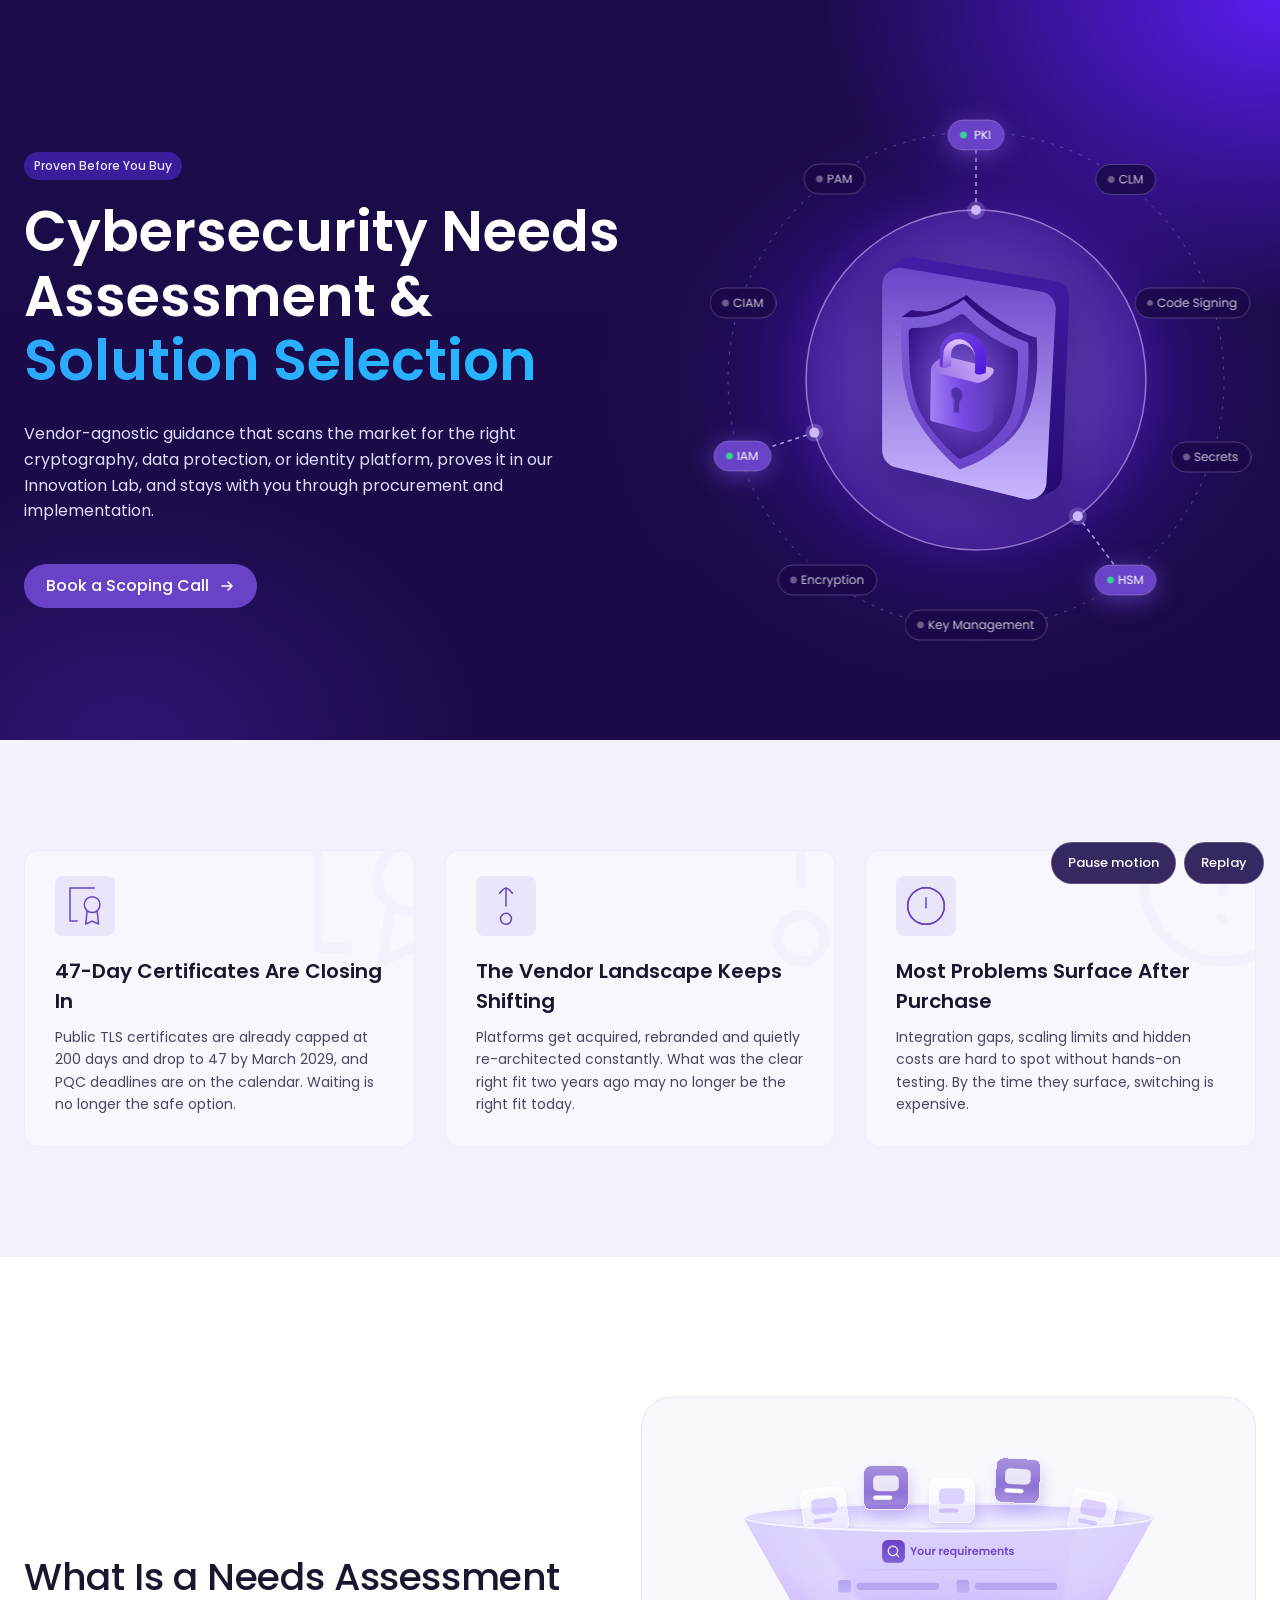
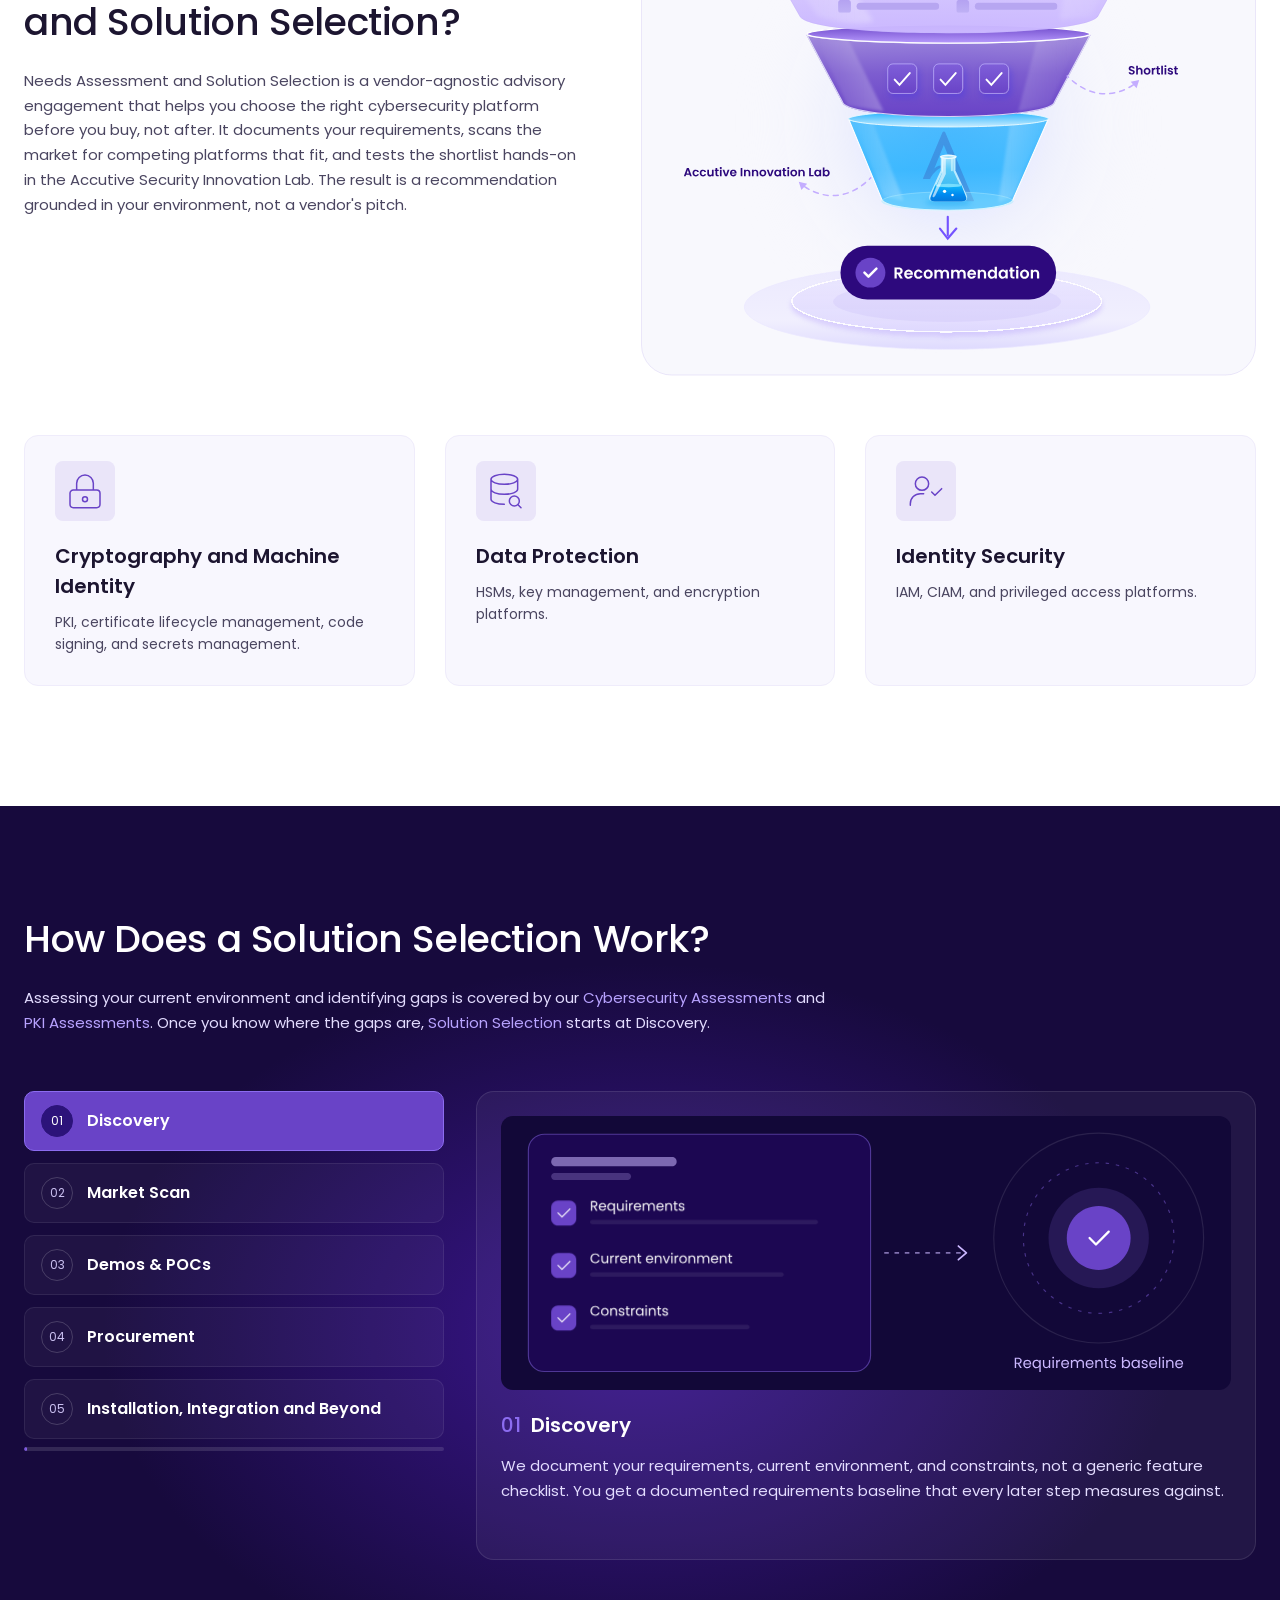
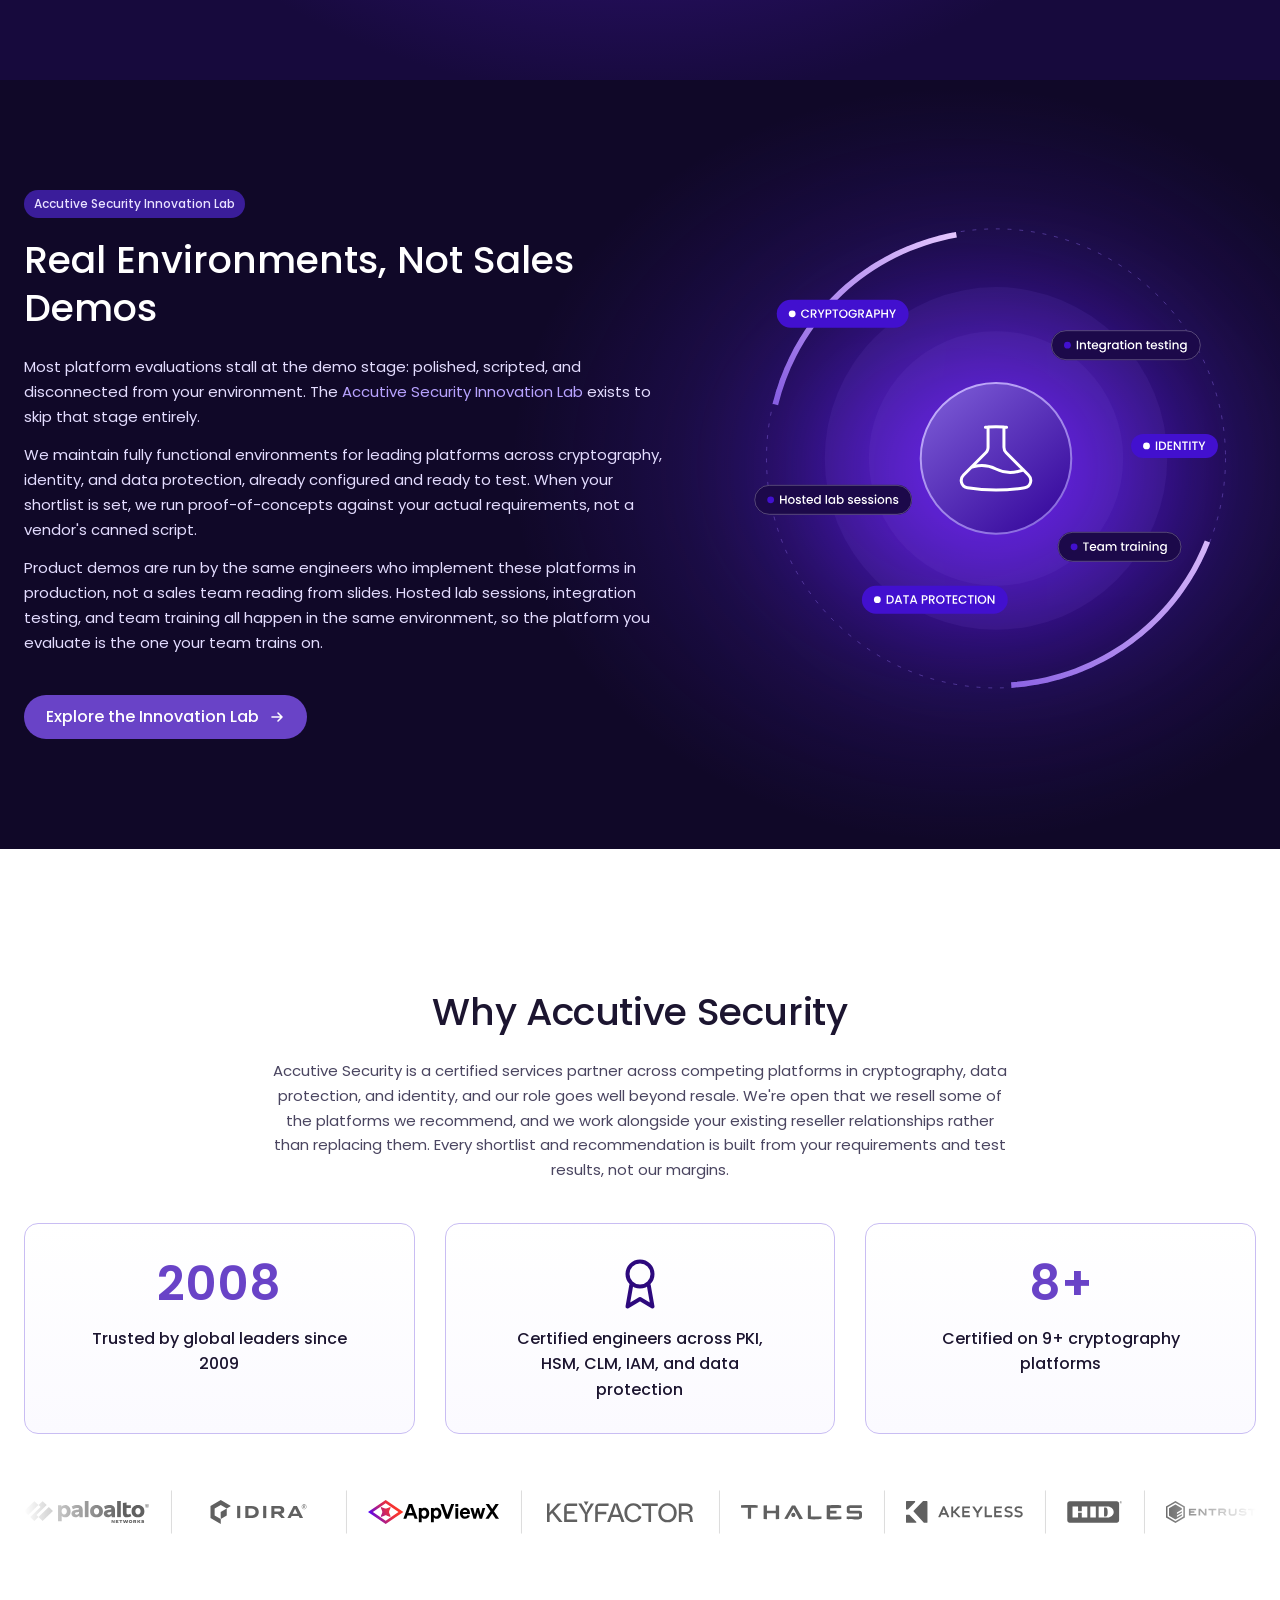
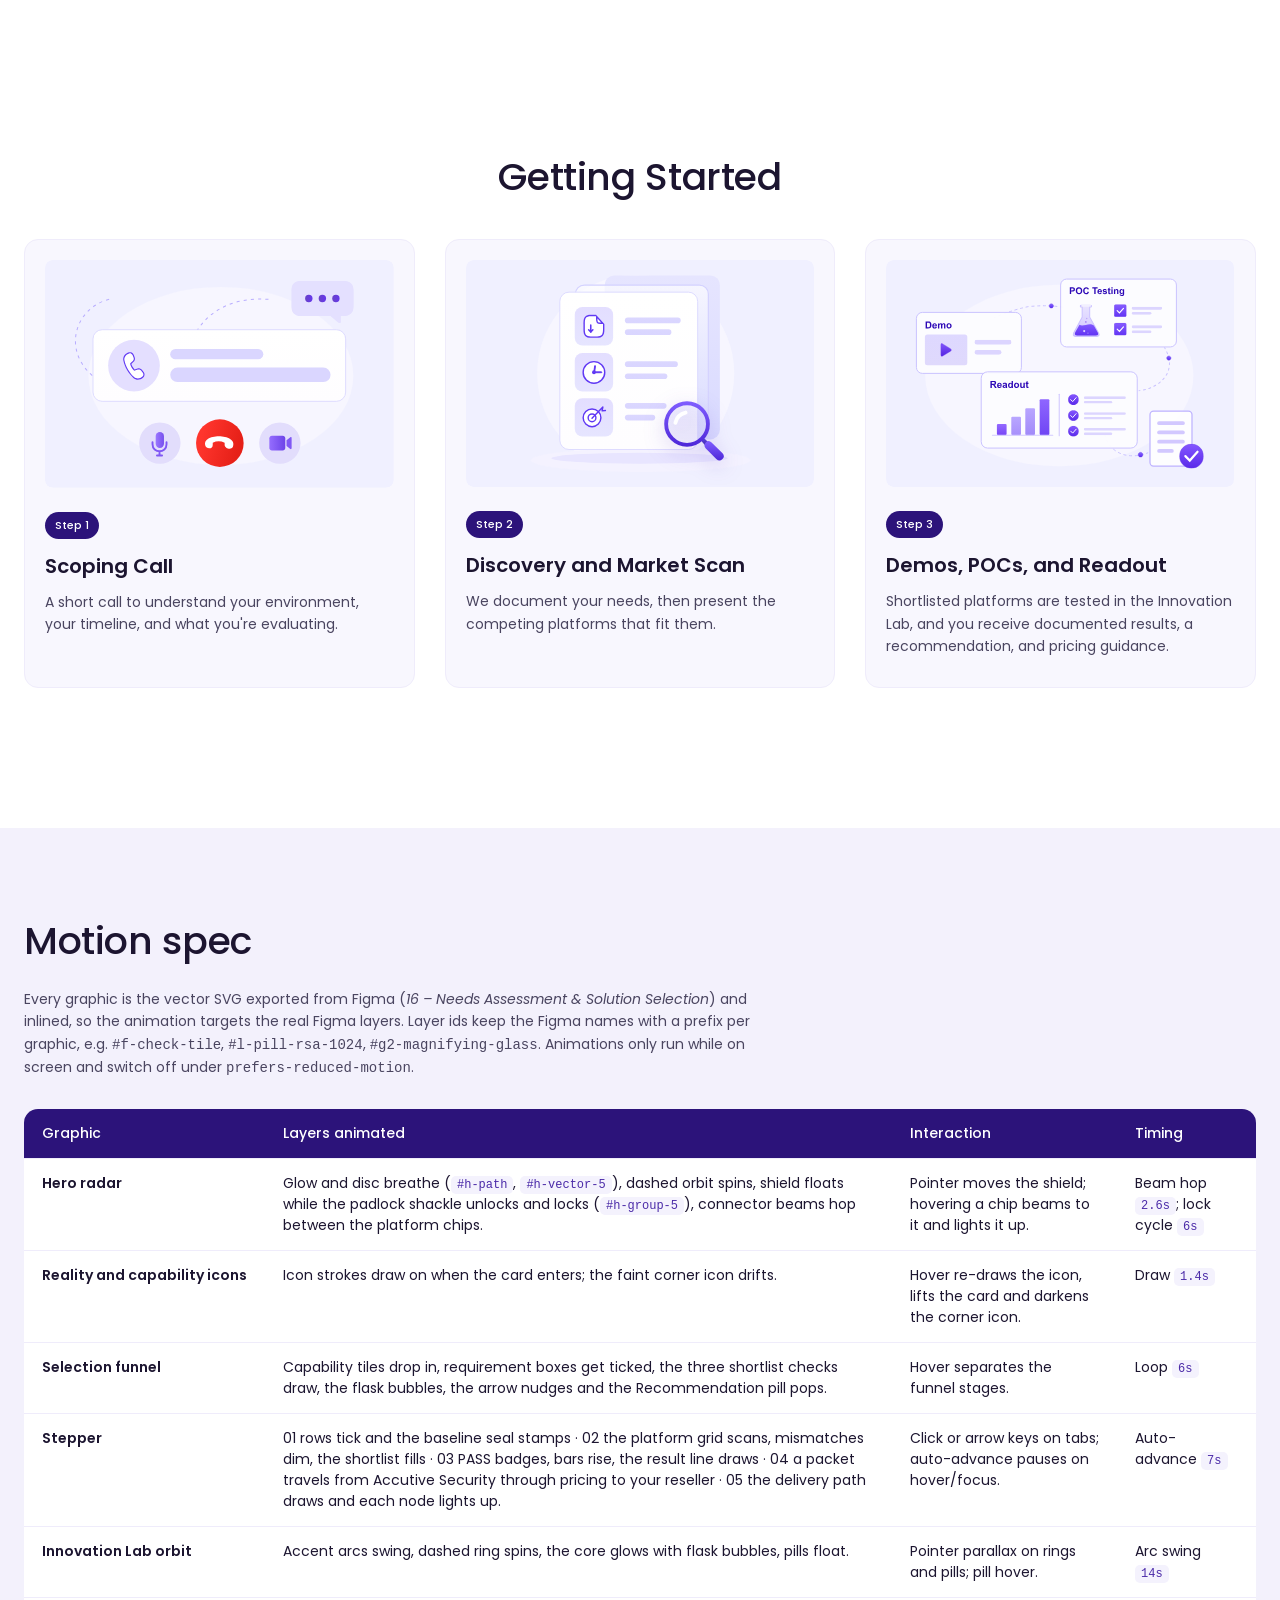
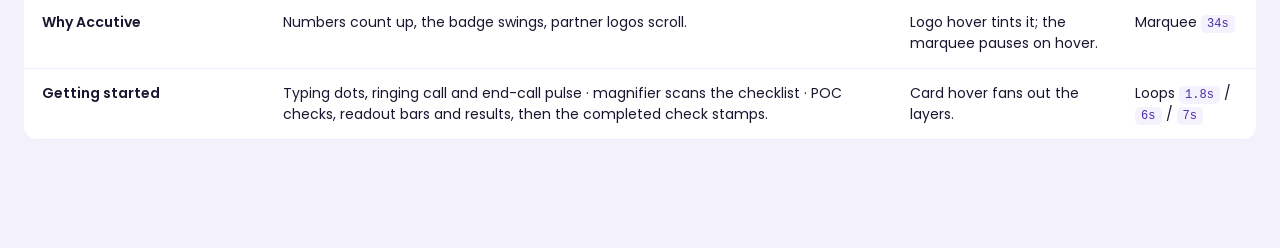
==== commit 6400964a: "Rebuild Needs Assessment graphics as inline animated SVG Replace the raster layer captures with the " ====
--- a/accutive-needs-assessment-interactions/index.html
+++ b/accutive-needs-assessment-interactions/index.html
@@ -4,87 +4,21 @@
 <meta charset="utf-8">
 <meta name="viewport" content="width=device-width, initial-scale=1">
 <title>Needs Assessment Interactions</title>
-<meta name="description" content="Accutive Security – Cybersecurity Needs Assessment &amp; Solution Selection page with interactive, animated graphics built from the Figma layers.">
+<meta name="description" content="Accutive Security – Cybersecurity Needs Assessment &amp; Solution Selection page. Every graphic is inline SVG exported from Figma, animated layer by layer.">
 <link rel="preconnect" href="https://fonts.googleapis.com">
 <link rel="preconnect" href="https://fonts.gstatic.com" crossorigin>
 <link href="https://fonts.googleapis.com/css2?family=Poppins:wght@400;500;600;700&display=swap" rel="stylesheet">
 <style>
-/* Figma layers exported as transparent PNG/WebP, referenced once as custom properties */
 :root{
-  --a-4272-457:url([data-uri]);
-  --a-4272-599:url([data-uri]);
-  --a-4272-752:url([data-uri]);
-  --a-4272-861:url([data-uri]);
-  --a-4272-952:url([data-uri]);
-  --a-4315-1870:url([data-uri]);
-  --a-4315-1871:url([data-uri]